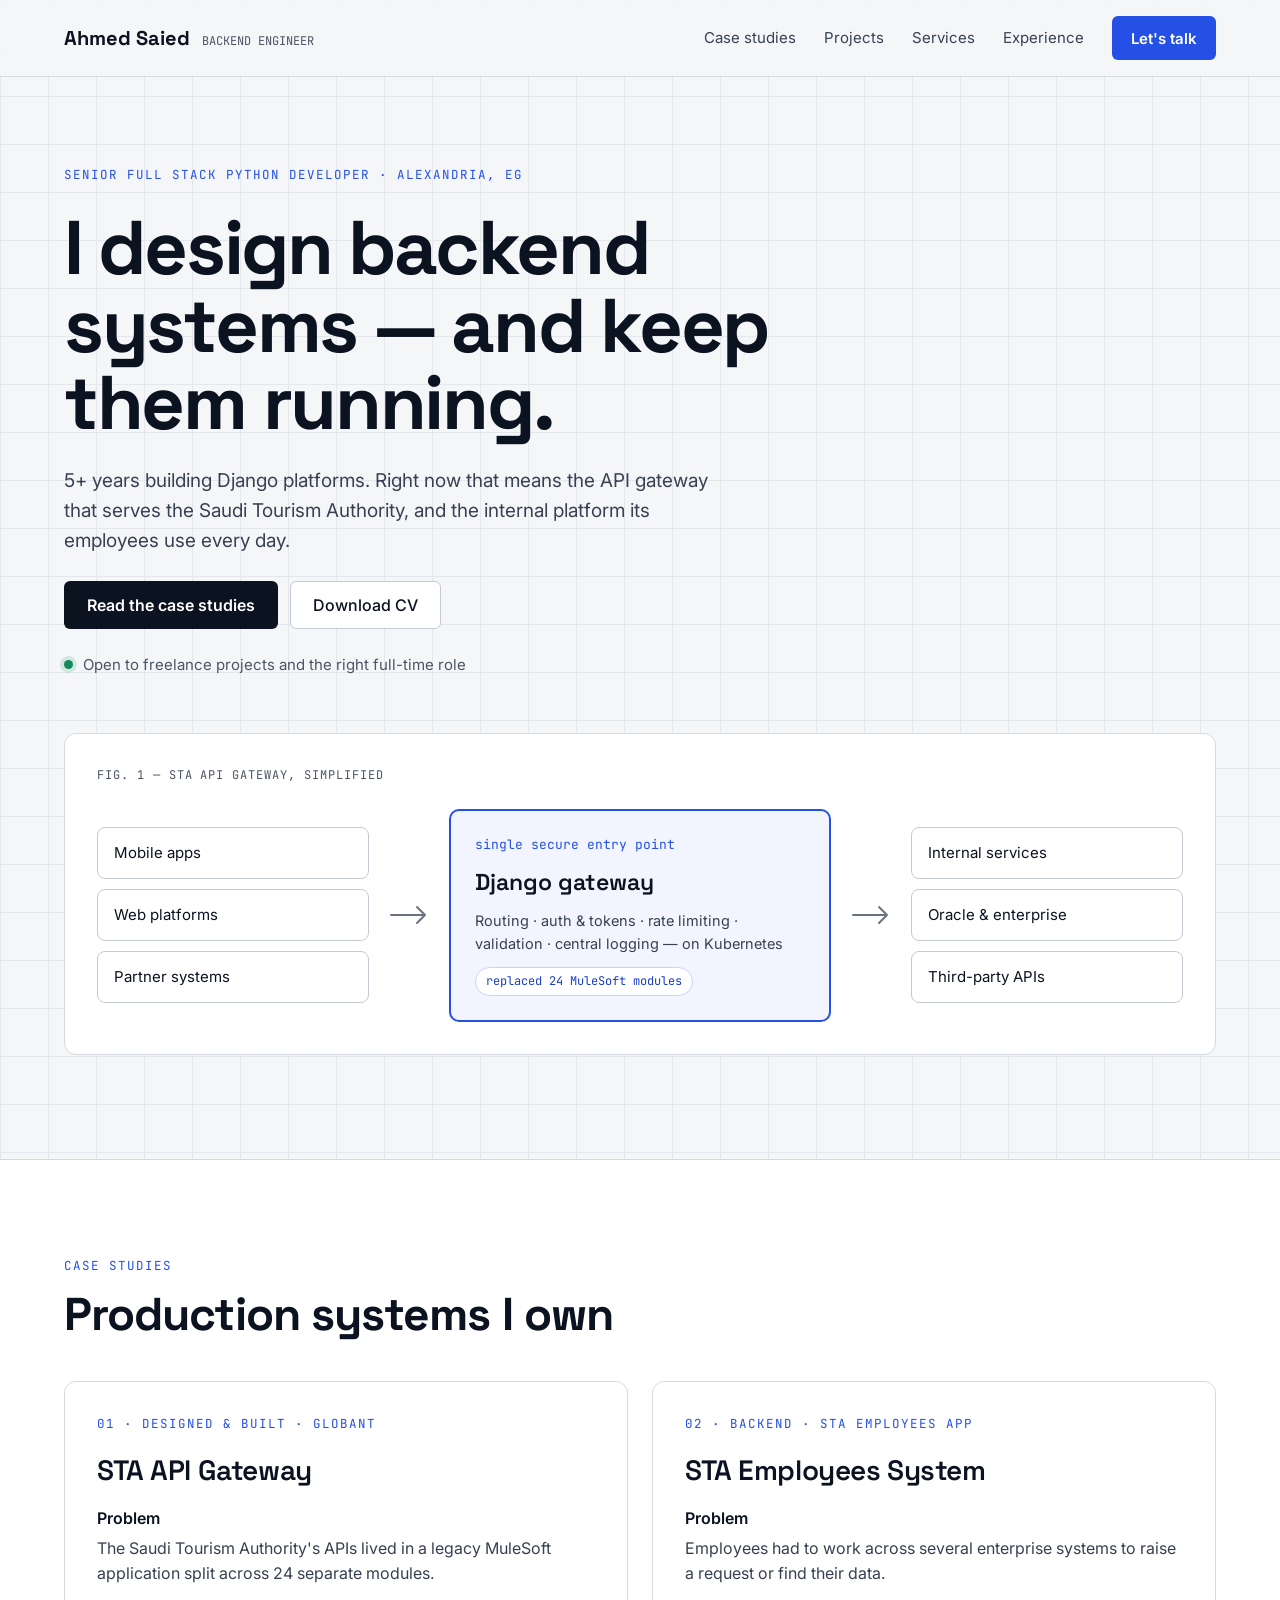
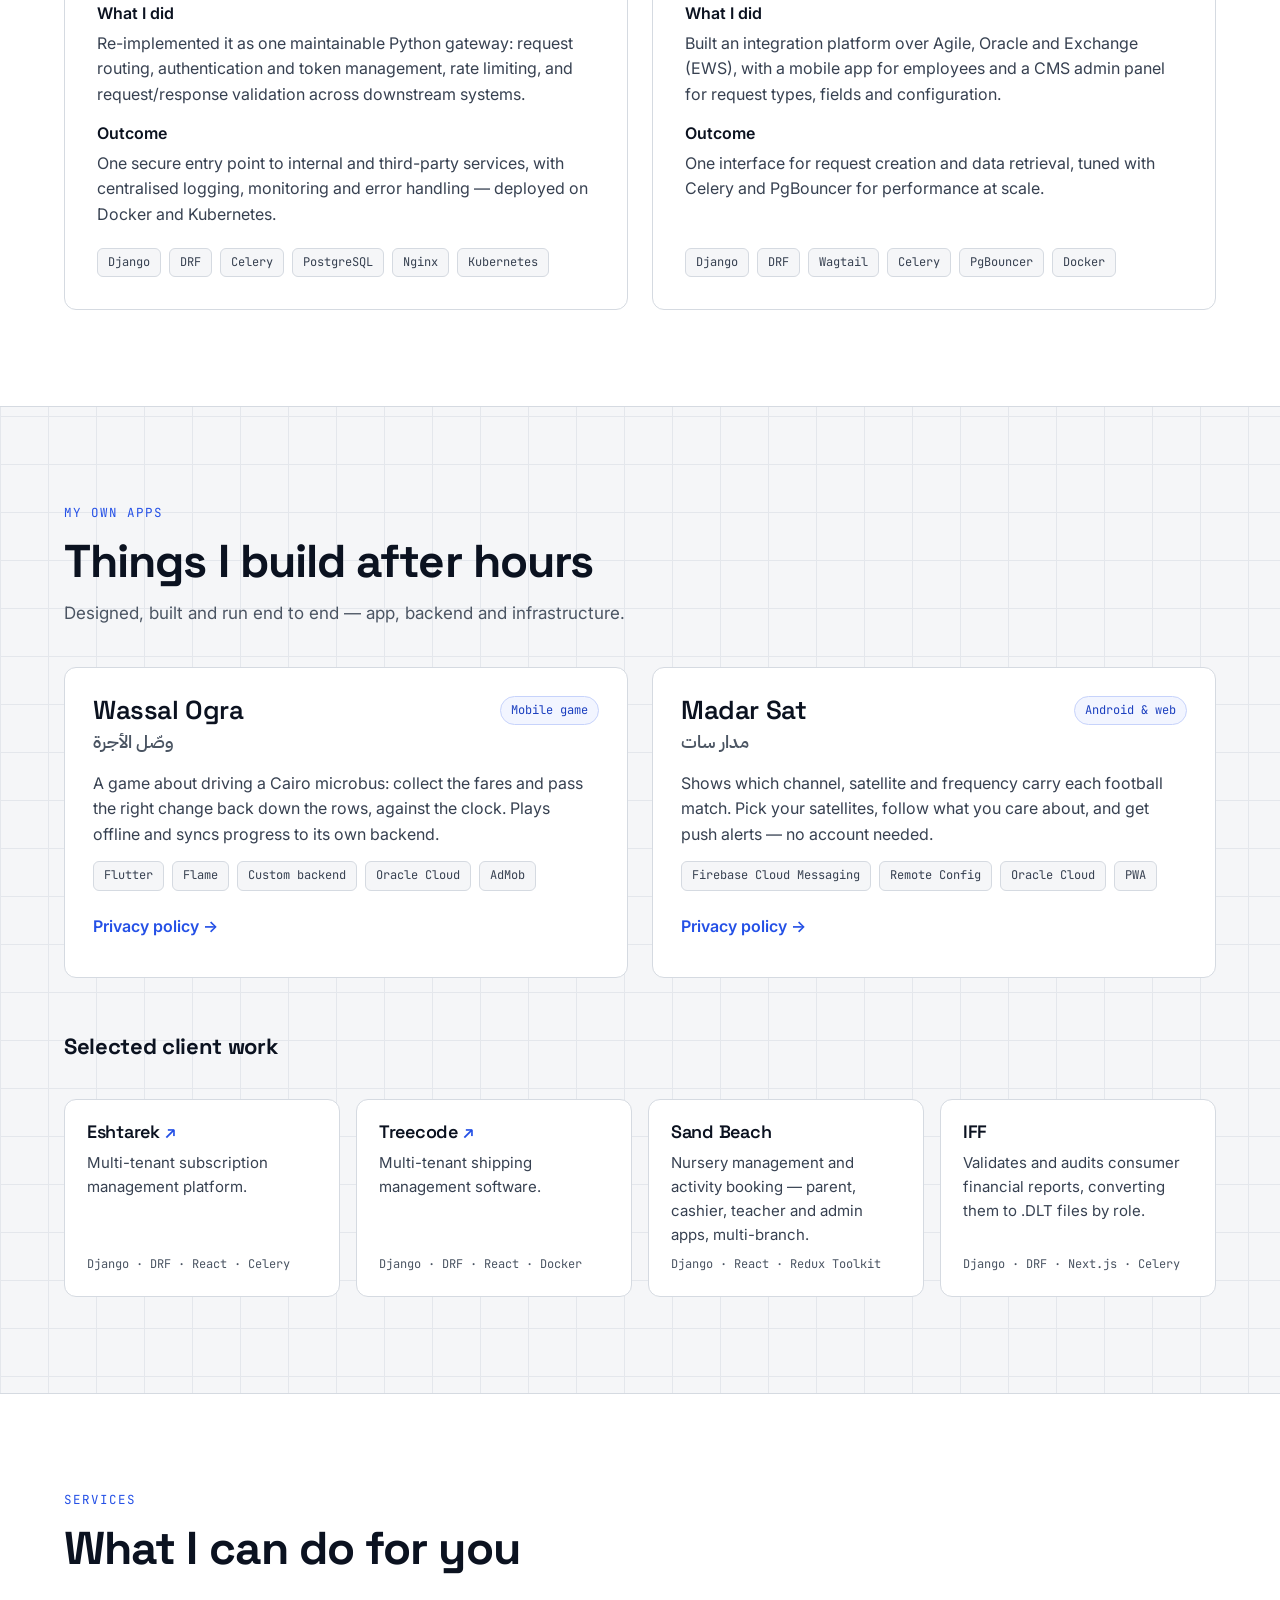
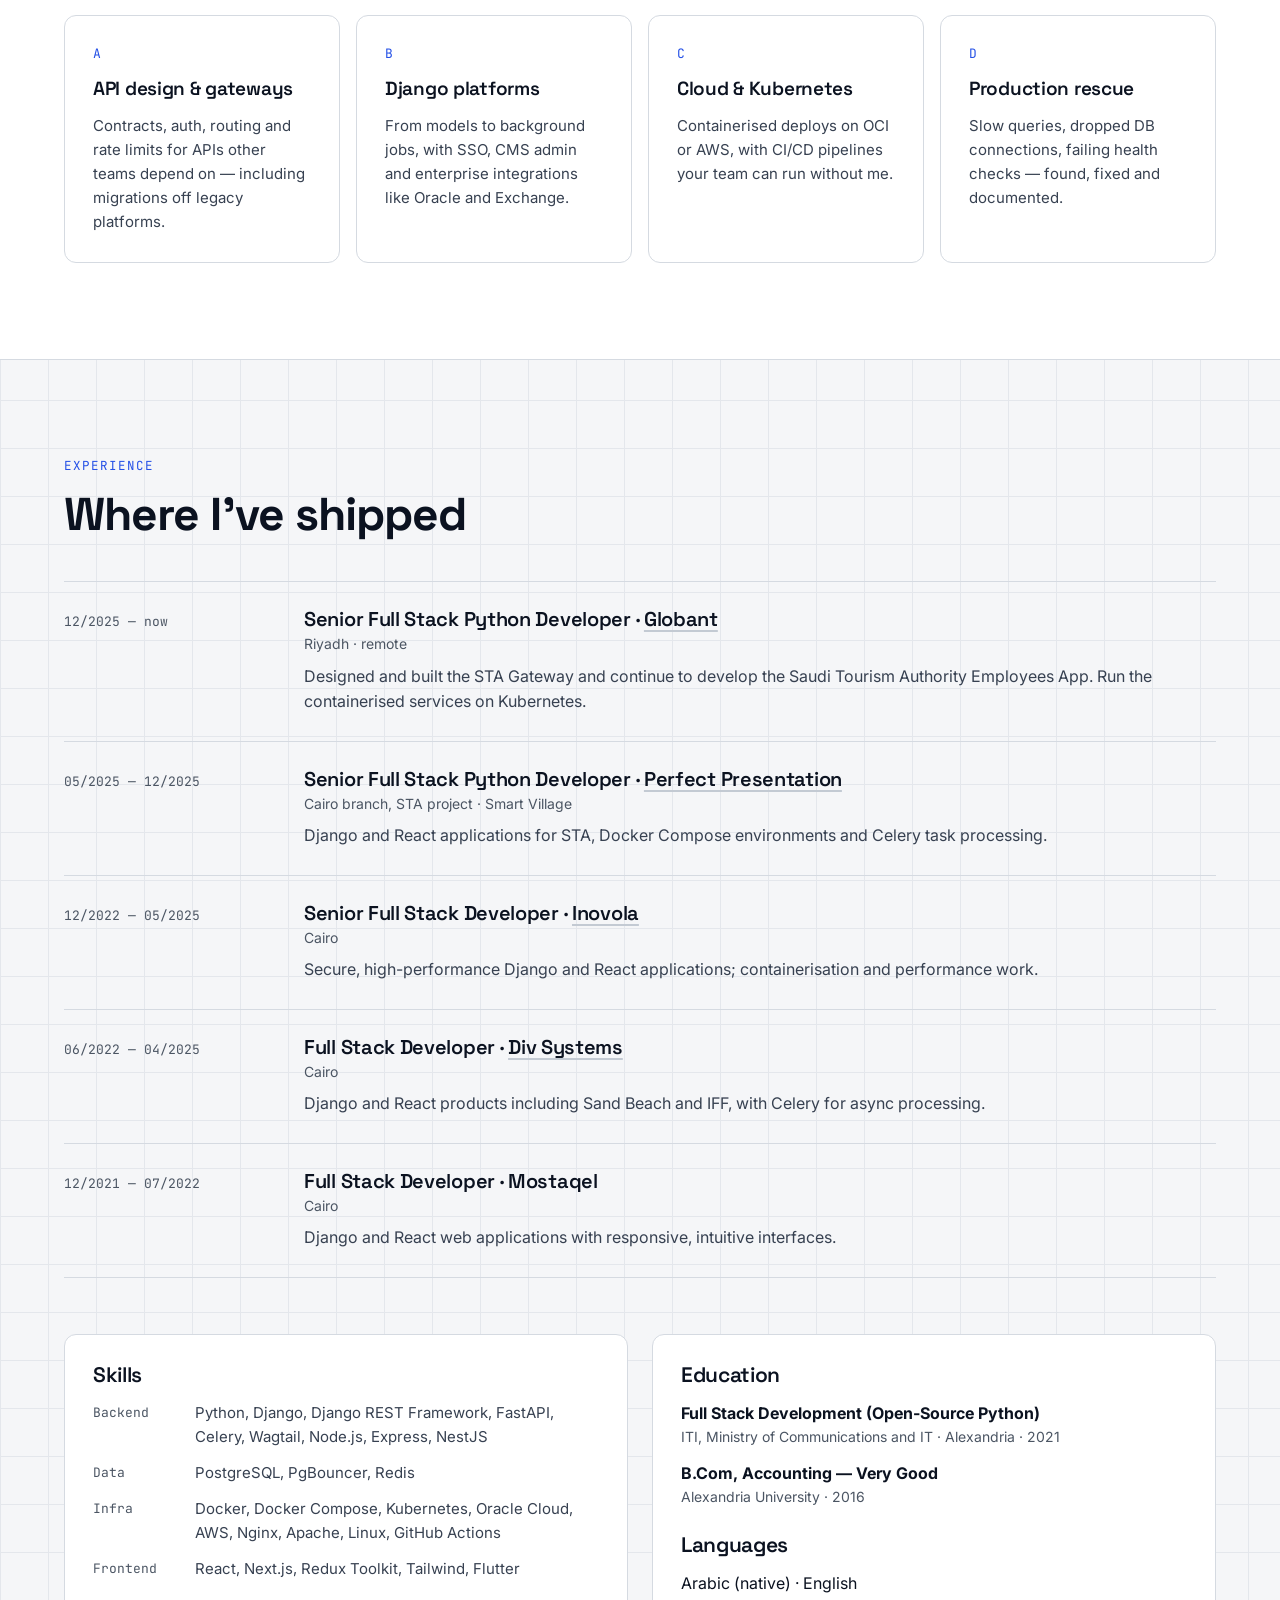
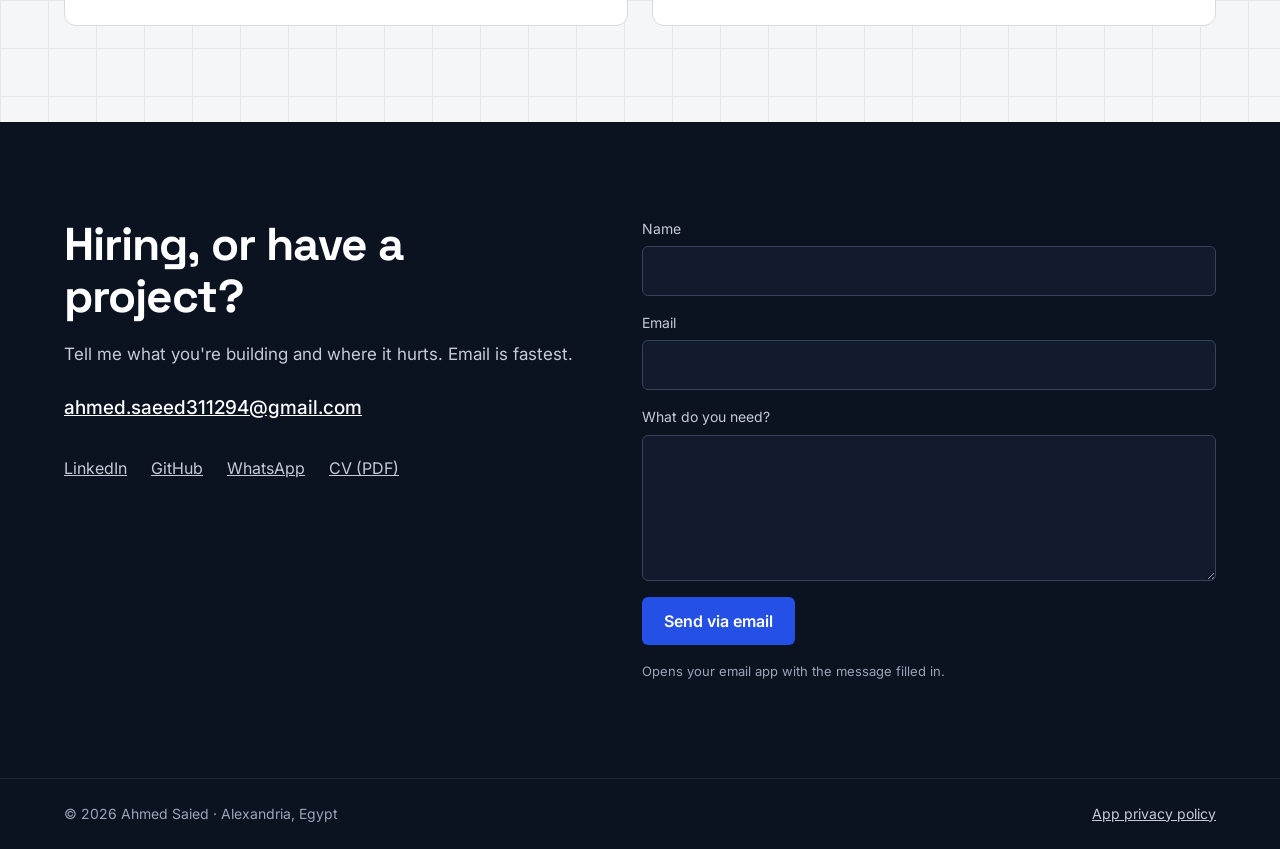
==== index.html @ d3c539de "Add portfolio site (Blueprint design) Single static page for GitHub Pages: hero with gateway diagram" ====
<!doctype html>
<html lang="en">
<head>
<meta charset="utf-8">
<meta name="viewport" content="width=device-width, initial-scale=1">
<title>Ahmed Saied — Senior Python Backend Developer</title>
<meta name="description" content="Ahmed Saied, Senior Full Stack Python Developer in Alexandria, Egypt. Django, DRF, Celery, PostgreSQL, Docker and Kubernetes. Builder of the STA API Gateway.">
<meta property="og:title" content="Ahmed Saied — Senior Python Backend Developer">
<meta property="og:description" content="I design backend systems — and keep them running. Django, APIs, Kubernetes.">
<meta property="og:type" content="website">
<meta property="og:url" content="https://ahmedsaied94.github.io/">
<meta name="theme-color" content="#F5F6F8">
<link rel="icon" href="assets/favicon.svg" type="image/svg+xml">
<link rel="preconnect" href="https://fonts.googleapis.com">
<link rel="preconnect" href="https://fonts.gstatic.com" crossorigin>
<link rel="stylesheet" href="https://fonts.googleapis.com/css2?family=Inter:wght@400;500;600&family=JetBrains+Mono:wght@400;500&family=Space+Grotesk:wght@500;600;700&family=IBM+Plex+Sans+Arabic:wght@500;600&display=swap">
<link rel="stylesheet" href="assets/css/style.css">
</head>
<body>
<a class="skip" href="#main">Skip to content</a>

<header class="site-header">
  <div class="wrap header-row">
    <a class="brand" href="#top">
      <span class="brand-name">Ahmed Saied</span>
      <span class="brand-role">BACKEND ENGINEER</span>
    </a>
    <button class="nav-toggle" type="button" aria-expanded="false" aria-controls="site-nav" aria-label="Open menu">
      <svg width="22" height="22" viewBox="0 0 24 24" aria-hidden="true"><path d="M4 7h16M4 12h16M4 17h16"/></svg>
    </button>
    <nav id="site-nav" class="site-nav" aria-label="Main">
      <a href="#cases">Case studies</a>
      <a href="#projects">Projects</a>
      <a href="#services">Services</a>
      <a href="#experience">Experience</a>
      <a class="btn btn-accent btn-sm" href="#contact">Let's talk</a>
    </nav>
  </div>
</header>

<main id="main">

<section id="top" class="hero wrap">
  <div class="hero-copy">
    <p class="eyebrow">SENIOR FULL STACK PYTHON DEVELOPER · ALEXANDRIA, EG</p>
    <h1>I design backend systems — and keep them running.</h1>
    <p class="lead">5+ years building Django platforms. Right now that means the API gateway that serves the Saudi Tourism Authority, and the internal platform its employees use every day.</p>
    <div class="actions">
      <a class="btn btn-dark" href="#cases">Read the case studies</a>
      <a class="btn btn-light" href="assets/Ahmed-Saied-CV.pdf" download>Download CV</a>
    </div>
    <p class="status"><span class="dot" aria-hidden="true"></span>Open to freelance projects and the right full-time role</p>
  </div>

  <figure class="diagram">
    <figcaption>FIG. 1 — STA API GATEWAY, SIMPLIFIED</figcaption>
    <div class="diagram-row">
      <ul class="nodes">
        <li>Mobile apps</li>
        <li>Web platforms</li>
        <li>Partner systems</li>
      </ul>
      <svg class="arrow" viewBox="0 0 40 24" aria-hidden="true"><path d="M2 12H36M28 4l8 8-8 8"/></svg>
      <div class="core">
        <span class="mono accent">single secure entry point</span>
        <strong>Django gateway</strong>
        <span>Routing · auth &amp; tokens · rate limiting · validation · central logging — on Kubernetes</span>
        <span class="core-tag">replaced 24 MuleSoft modules</span>
      </div>
      <svg class="arrow" viewBox="0 0 40 24" aria-hidden="true"><path d="M2 12H36M28 4l8 8-8 8"/></svg>
      <ul class="nodes">
        <li>Internal services</li>
        <li>Oracle &amp; enterprise</li>
        <li>Third-party APIs</li>
      </ul>
    </div>
  </figure>
</section>

<section id="cases" class="band band-white">
  <div class="wrap stack">
    <div class="section-head">
      <p class="eyebrow">CASE STUDIES</p>
      <h2>Production systems I own</h2>
    </div>
    <div class="grid-2">
      <article class="card case">
        <p class="eyebrow">01 · DESIGNED &amp; BUILT · GLOBANT</p>
        <h3>STA API Gateway</h3>
        <dl>
          <div><dt>Problem</dt><dd>The Saudi Tourism Authority's APIs lived in a legacy MuleSoft application split across 24 separate modules.</dd></div>
          <div><dt>What I did</dt><dd>Re-implemented it as one maintainable Python gateway: request routing, authentication and token management, rate limiting, and request/response validation across downstream systems.</dd></div>
          <div><dt>Outcome</dt><dd>One secure entry point to internal and third-party services, with centralised logging, monitoring and error handling — deployed on Docker and Kubernetes.</dd></div>
        </dl>
        <ul class="tags"><li>Django</li><li>DRF</li><li>Celery</li><li>PostgreSQL</li><li>Nginx</li><li>Kubernetes</li></ul>
      </article>
      <article class="card case">
        <p class="eyebrow">02 · BACKEND · STA EMPLOYEES APP</p>
        <h3>STA Employees System</h3>
        <dl>
          <div><dt>Problem</dt><dd>Employees had to work across several enterprise systems to raise a request or find their data.</dd></div>
          <div><dt>What I did</dt><dd>Built an integration platform over Agile, Oracle and Exchange (EWS), with a mobile app for employees and a CMS admin panel for request types, fields and configuration.</dd></div>
          <div><dt>Outcome</dt><dd>One interface for request creation and data retrieval, tuned with Celery and PgBouncer for performance at scale.</dd></div>
        </dl>
        <ul class="tags"><li>Django</li><li>DRF</li><li>Wagtail</li><li>Celery</li><li>PgBouncer</li><li>Docker</li></ul>
      </article>
    </div>
  </div>
</section>

<section id="projects" class="wrap stack section">
  <div class="section-head">
    <p class="eyebrow">MY OWN APPS</p>
    <h2>Things I build after hours</h2>
    <p class="section-sub">Designed, built and run end to end — app, backend and infrastructure.</p>
  </div>
  <div class="grid-2">
    <article class="card app">
      <div class="app-head">
        <div>
          <h3>Wassal Ogra</h3>
          <p class="ar" lang="ar" dir="rtl">وصّل الأجرة</p>
        </div>
        <span class="pill">Mobile game</span>
      </div>
      <p>A game about driving a Cairo microbus: collect the fares and pass the right change back down the rows, against the clock. Plays offline and syncs progress to its own backend.</p>
      <ul class="tags"><li>Flutter</li><li>Flame</li><li>Custom backend</li><li>Oracle Cloud</li><li>AdMob</li></ul>
      <a class="link" href="privacy.html#wassal-en">Privacy policy →</a>
    </article>
    <article class="card app">
      <div class="app-head">
        <div>
          <h3>Madar Sat</h3>
          <p class="ar" lang="ar" dir="rtl">مدار سات</p>
        </div>
        <span class="pill">Android &amp; web</span>
      </div>
      <p>Shows which channel, satellite and frequency carry each football match. Pick your satellites, follow what you care about, and get push alerts — no account needed.</p>
      <ul class="tags"><li>Firebase Cloud Messaging</li><li>Remote Config</li><li>Oracle Cloud</li><li>PWA</li></ul>
      <a class="link" href="privacy.html#madar-en">Privacy policy →</a>
    </article>
  </div>

  <h3 class="sub-head">Selected client work</h3>
  <div class="grid-4">
    <a class="card mini" href="https://eshtarek.app/" target="_blank" rel="noopener">
      <h4>Eshtarek</h4>
      <p>Multi-tenant subscription management platform.</p>
      <span class="mono">Django · DRF · React · Celery</span>
    </a>
    <a class="card mini" href="https://tree-code.com/" target="_blank" rel="noopener">
      <h4>Treecode</h4>
      <p>Multi-tenant shipping management software.</p>
      <span class="mono">Django · DRF · React · Docker</span>
    </a>
    <div class="card mini">
      <h4>Sand Beach</h4>
      <p>Nursery management and activity booking — parent, cashier, teacher and admin apps, multi-branch.</p>
      <span class="mono">Django · React · Redux Toolkit</span>
    </div>
    <div class="card mini">
      <h4>IFF</h4>
      <p>Validates and audits consumer financial reports, converting them to .DLT files by role.</p>
      <span class="mono">Django · DRF · Next.js · Celery</span>
    </div>
  </div>
</section>

<section id="services" class="band band-white">
  <div class="wrap stack">
    <div class="section-head">
      <p class="eyebrow">SERVICES</p>
      <h2>What I can do for you</h2>
    </div>
    <div class="grid-4">
      <div class="card service"><span class="mono accent">A</span><h3>API design &amp; gateways</h3><p>Contracts, auth, routing and rate limits for APIs other teams depend on — including migrations off legacy platforms.</p></div>
      <div class="card service"><span class="mono accent">B</span><h3>Django platforms</h3><p>From models to background jobs, with SSO, CMS admin and enterprise integrations like Oracle and Exchange.</p></div>
      <div class="card service"><span class="mono accent">C</span><h3>Cloud &amp; Kubernetes</h3><p>Containerised deploys on OCI or AWS, with CI/CD pipelines your team can run without me.</p></div>
      <div class="card service"><span class="mono accent">D</span><h3>Production rescue</h3><p>Slow queries, dropped DB connections, failing health checks — found, fixed and documented.</p></div>
    </div>
  </div>
</section>

<section id="experience" class="wrap stack section">
  <div class="section-head">
    <p class="eyebrow">EXPERIENCE</p>
    <h2>Where I've shipped</h2>
  </div>
  <ol class="timeline">
    <li>
      <p class="when mono">12/2025 — now</p>
      <div>
        <h3>Senior Full Stack Python Developer · <a href="https://www.globant.com/" target="_blank" rel="noopener">Globant</a></h3>
        <p class="where">Riyadh · remote</p>
        <p>Designed and built the STA Gateway and continue to develop the Saudi Tourism Authority Employees App. Run the containerised services on Kubernetes.</p>
      </div>
    </li>
    <li>
      <p class="when mono">05/2025 — 12/2025</p>
      <div>
        <h3>Senior Full Stack Python Developer · <a href="https://2p.com.sa/ar" target="_blank" rel="noopener">Perfect Presentation</a></h3>
        <p class="where">Cairo branch, STA project · Smart Village</p>
        <p>Django and React applications for STA, Docker Compose environments and Celery task processing.</p>
      </div>
    </li>
    <li>
      <p class="when mono">12/2022 — 05/2025</p>
      <div>
        <h3>Senior Full Stack Developer · <a href="https://inovola.co.uk/" target="_blank" rel="noopener">Inovola</a></h3>
        <p class="where">Cairo</p>
        <p>Secure, high-performance Django and React applications; containerisation and performance work.</p>
      </div>
    </li>
    <li>
      <p class="when mono">06/2022 — 04/2025</p>
      <div>
        <h3>Full Stack Developer · <a href="https://div-systems.com/" target="_blank" rel="noopener">Div Systems</a></h3>
        <p class="where">Cairo</p>
        <p>Django and React products including Sand Beach and IFF, with Celery for async processing.</p>
      </div>
    </li>
    <li>
      <p class="when mono">12/2021 — 07/2022</p>
      <div>
        <h3>Full Stack Developer · Mostaqel</h3>
        <p class="where">Cairo</p>
        <p>Django and React web applications with responsive, intuitive interfaces.</p>
      </div>
    </li>
  </ol>

  <div class="grid-2 facts">
    <div class="card">
      <h3>Skills</h3>
      <dl class="skills">
        <div><dt>Backend</dt><dd>Python, Django, Django REST Framework, FastAPI, Celery, Wagtail, Node.js, Express, NestJS</dd></div>
        <div><dt>Data</dt><dd>PostgreSQL, PgBouncer, Redis</dd></div>
        <div><dt>Infra</dt><dd>Docker, Docker Compose, Kubernetes, Oracle Cloud, AWS, Nginx, Apache, Linux, GitHub Actions</dd></div>
        <div><dt>Frontend</dt><dd>React, Next.js, Redux Toolkit, Tailwind, Flutter</dd></div>
      </dl>
    </div>
    <div class="card">
      <h3>Education</h3>
      <ul class="edu">
        <li><strong>Full Stack Development (Open-Source Python)</strong><span>ITI, Ministry of Communications and IT · Alexandria · 2021</span></li>
        <li><strong>B.Com, Accounting — Very Good</strong><span>Alexandria University · 2016</span></li>
      </ul>
      <h3 class="langs-head">Languages</h3>
      <p>Arabic (native) · English</p>
    </div>
  </div>
</section>

<section id="contact" class="contact">
  <div class="wrap contact-row">
    <div class="contact-copy">
      <h2>Hiring, or have a project?</h2>
      <p>Tell me what you're building and where it hurts. Email is fastest.</p>
      <a class="contact-mail" href="mailto:ahmed.saeed311294@gmail.com">ahmed.saeed311294@gmail.com</a>
      <ul class="contact-links">
        <li><a href="https://www.linkedin.com/in/ahmed-saied94/" target="_blank" rel="noopener">LinkedIn</a></li>
        <li><a href="https://github.com/AhmedSaied94" target="_blank" rel="noopener">GitHub</a></li>
        <li><a href="https://wa.link/u55712" target="_blank" rel="noopener">WhatsApp</a></li>
        <li><a href="assets/Ahmed-Saied-CV.pdf" download>CV (PDF)</a></li>
      </ul>
    </div>
    <form class="contact-form" id="contact-form">
      <label>Name<input name="name" type="text" autocomplete="name" required></label>
      <label>Email<input name="email" type="email" autocomplete="email" required></label>
      <label>What do you need?<textarea name="message" rows="5" required></textarea></label>
      <button class="btn btn-accent" type="submit">Send via email</button>
      <p class="form-note">Opens your email app with the message filled in.</p>
    </form>
  </div>
</section>

</main>

<footer class="site-footer">
  <div class="wrap footer-row">
    <span>© <span id="year">2026</span> Ahmed Saied · Alexandria, Egypt</span>
    <a href="privacy.html">App privacy policy</a>
  </div>
</footer>

<script src="assets/js/main.js" defer></script>
</body>
</html>
---- assets/css/style.css ----
:root {
  --ink: #0B1220;
  --ink-2: #374151;
  --ink-3: #4B5563;
  --bg: #F5F6F8;
  --surface: #FFFFFF;
  --line: #D5DAE1;
  --line-strong: #C3CAD3;
  --grid: #E4E7EC;
  --accent: #2450E6;
  --accent-ink: #1B3FBF;
  --accent-soft: #F2F5FF;
  --ok: #138A5B;
  --night: #0B1220;
  --night-2: #121B2E;
  --night-line: #36435A;
  --night-text: #C5CCD6;
  --radius: 12px;
  --display: "Space Grotesk", system-ui, sans-serif;
  --body: "Inter", system-ui, sans-serif;
  --mono: "JetBrains Mono", ui-monospace, monospace;
  --arabic: "IBM Plex Sans Arabic", system-ui, sans-serif;
}

*, *::before, *::after { box-sizing: border-box; }
html { scroll-behavior: smooth; scroll-padding-top: 88px; }
@media (prefers-reduced-motion: reduce) { html { scroll-behavior: auto; } }

body {
  margin: 0;
  font-family: var(--body);
  font-size: 16px;
  line-height: 1.6;
  color: var(--ink);
  background-color: var(--bg);
  background-image:
    linear-gradient(var(--grid) 1px, transparent 1px),
    linear-gradient(90deg, var(--grid) 1px, transparent 1px);
  background-size: 48px 48px;
  -webkit-font-smoothing: antialiased;
}

h1, h2, h3, h4 { margin: 0; font-family: var(--display); letter-spacing: -0.015em; line-height: 1.15; }
p { margin: 0; }
a { color: var(--ink); }
a:hover { color: var(--accent); }
:focus-visible { outline: 3px solid var(--accent); outline-offset: 3px; border-radius: 4px; }

.skip { position: absolute; left: -999px; top: 8px; background: var(--ink); color: #fff; padding: 10px 16px; border-radius: 6px; z-index: 100; }
.skip:focus { left: 16px; color: #fff; }

.wrap { max-width: 1200px; margin: 0 auto; padding-inline: 24px; }
.stack { display: flex; flex-direction: column; gap: 40px; }
.section { padding-block: 96px; }
.band { border-block: 1px solid var(--line); }
.band > .wrap { padding-block: 96px; }
.band-white { background: var(--surface); }

.mono { font-family: var(--mono); font-size: 13px; }
.accent { color: var(--accent); }
.eyebrow { font-family: var(--mono); font-size: 12.5px; letter-spacing: 0.08em; color: var(--accent); }

/* Buttons */
.btn {
  display: inline-flex; align-items: center; justify-content: center;
  min-height: 48px; padding: 0 22px; border-radius: 6px;
  font: 600 16px/1 var(--body); text-decoration: none; cursor: pointer;
  border: 1px solid transparent; transition: background-color .15s, border-color .15s, color .15s;
}
.btn-sm { min-height: 44px; padding: 0 18px; font-size: 15px; }
.btn-dark { background: var(--ink); color: #fff; }
.btn-dark:hover { background: #1E293B; color: #fff; }
.btn-light { background: var(--surface); color: var(--ink); border-color: var(--line-strong); font-weight: 500; }
.btn-light:hover { border-color: var(--ink); color: var(--ink); }
.btn-accent { background: var(--accent); color: #fff; }
.btn-accent:hover { background: var(--accent-ink); color: #fff; }

/* Header */
.site-header { position: sticky; top: 0; z-index: 50; background: rgba(245, 246, 248, 0.92); backdrop-filter: blur(8px); border-bottom: 1px solid var(--line); }
.header-row { display: flex; align-items: center; justify-content: space-between; gap: 16px; padding-block: 14px; }
.brand { display: flex; align-items: baseline; gap: 12px; text-decoration: none; padding-block: 8px; }
.brand-name { font-family: var(--display); font-size: 20px; font-weight: 700; color: var(--ink); }
.brand-role { font-family: var(--mono); font-size: 12px; color: var(--ink-3); }
.site-nav { display: flex; align-items: center; gap: 28px; font-size: 15px; }
.site-nav a:not(.btn) { color: var(--ink-2); text-decoration: none; padding-block: 12px; }
.site-nav a:not(.btn):hover { color: var(--accent); }
.nav-toggle { display: none; width: 44px; height: 44px; align-items: center; justify-content: center; border: 1px solid var(--line-strong); border-radius: 8px; background: var(--surface); cursor: pointer; }
.nav-toggle svg { fill: none; stroke: var(--ink); stroke-width: 2; stroke-linecap: round; }

/* Hero */
.hero { padding-block: 88px 104px; display: flex; flex-direction: column; gap: 56px; }
.hero-copy { display: flex; flex-direction: column; gap: 24px; max-width: 880px; }
.hero h1 { font-size: clamp(40px, 6vw, 76px); line-height: 1.02; letter-spacing: -0.03em; }
.lead { max-width: 660px; font-size: 19px; color: var(--ink-2); }
.actions { display: flex; flex-wrap: wrap; gap: 12px; }
.status { display: flex; align-items: center; gap: 10px; font-size: 15px; color: var(--ink-3); }
.dot { width: 9px; height: 9px; border-radius: 50%; background: var(--ok); box-shadow: 0 0 0 4px rgba(19, 138, 91, 0.15); }

.diagram { margin: 0; background: var(--surface); border: 1px solid var(--line); border-radius: var(--radius); padding: 32px; display: flex; flex-direction: column; gap: 24px; }
.diagram figcaption { font-family: var(--mono); font-size: 12px; letter-spacing: 0.08em; color: var(--ink-3); }
.diagram-row { display: flex; flex-wrap: wrap; align-items: center; gap: 20px; }
.nodes { list-style: none; margin: 0; padding: 0; flex: 1 1 200px; display: flex; flex-direction: column; gap: 10px; }
.nodes li { padding: 13px 16px; border: 1px solid var(--line-strong); border-radius: 8px; font-size: 15px; background: var(--surface); }
.arrow { flex: 0 0 40px; width: 40px; height: 24px; fill: none; stroke: #6B7280; stroke-width: 2; stroke-linecap: round; stroke-linejoin: round; }
.core { flex: 1.4 1 280px; padding: 24px; border: 2px solid var(--accent); border-radius: 10px; background: var(--accent-soft); display: flex; flex-direction: column; gap: 8px; font-size: 14.5px; color: var(--ink-2); }
.core strong { font-family: var(--display); font-size: 23px; font-weight: 600; color: var(--ink); }
.core-tag { align-self: flex-start; margin-top: 4px; font-family: var(--mono); font-size: 12px; color: var(--accent-ink); background: #fff; border: 1px solid #C7D3FB; border-radius: 999px; padding: 4px 10px; }

/* Sections */
.section-head { display: flex; flex-direction: column; gap: 12px; }
.section-head h2 { font-size: clamp(30px, 3.6vw, 46px); letter-spacing: -0.02em; }
.section-sub { color: var(--ink-3); font-size: 17px; }
.sub-head { font-size: 22px; padding-top: 16px; }

.grid-2 { display: grid; grid-template-columns: repeat(2, minmax(0, 1fr)); gap: 24px; }
.grid-4 { display: grid; grid-template-columns: repeat(4, minmax(0, 1fr)); gap: 16px; }

.card { background: var(--surface); border: 1px solid var(--line); border-radius: var(--radius); padding: 28px; display: flex; flex-direction: column; gap: 14px; }
.band-white .card { background: var(--surface); }
.card h3 { font-size: 21px; font-weight: 600; }

.case { padding: 32px; gap: 20px; }
.case h3 { font-size: 28px; }
.case dl { margin: 0; display: flex; flex-direction: column; gap: 14px; }
.case dt { font-weight: 600; }
.case dd { margin: 4px 0 0; color: var(--ink-2); }

.tags { list-style: none; margin: 0; padding: 0; display: flex; flex-wrap: wrap; gap: 8px; margin-top: auto; }
.tags li { font-family: var(--mono); font-size: 12px; color: var(--ink-2); border: 1px solid var(--line); border-radius: 6px; padding: 4px 10px; background: var(--bg); }

.app p { color: var(--ink-2); }
.app-head { display: flex; justify-content: space-between; align-items: flex-start; gap: 16px; }
.app-head h3 { font-size: 26px; }
.app .ar { font-family: var(--arabic); font-size: 18px; font-weight: 600; color: var(--ink-3); text-align: left; margin-top: 2px; }
.pill { flex: 0 0 auto; font-family: var(--mono); font-size: 12px; color: var(--accent-ink); background: var(--accent-soft); border: 1px solid #C7D3FB; border-radius: 999px; padding: 4px 10px; }
.link { font-weight: 600; color: var(--accent); text-decoration: none; min-height: 44px; display: inline-flex; align-items: center; }
.link:hover { color: var(--accent-ink); text-decoration: underline; }

.mini { padding: 22px; gap: 8px; text-decoration: none; color: var(--ink); transition: border-color .15s, transform .15s; }
.mini h4 { font-size: 18px; font-weight: 600; }
.mini p { font-size: 15px; color: var(--ink-2); flex: 1; }
.mini .mono { color: var(--ink-3); font-size: 12px; }
a.mini:hover { border-color: var(--accent); color: var(--ink); }
a.mini h4::after { content: " ↗"; color: var(--accent); font-weight: 500; }

.service h3 { font-size: 19px; }
.service p { font-size: 15px; color: var(--ink-2); }

/* Timeline */
.timeline { list-style: none; margin: 0; padding: 0; border-top: 1px solid var(--line); }
.timeline li { display: grid; grid-template-columns: 200px minmax(0, 1fr); gap: 8px 40px; padding-block: 26px; border-bottom: 1px solid var(--line); }
.timeline .when { color: var(--ink-3); padding-top: 4px; }
.timeline h3 { font-size: 20px; font-weight: 600; }
.timeline h3 a { color: var(--ink); text-decoration-color: var(--line-strong); text-underline-offset: 4px; }
.timeline h3 a:hover { color: var(--accent); }
.timeline .where { font-size: 14px; color: var(--ink-3); margin: 2px 0 8px; }
.timeline li p:last-child { color: var(--ink-2); }

.facts { padding-top: 16px; }
.skills { margin: 0; display: flex; flex-direction: column; gap: 12px; }
.skills div { display: grid; grid-template-columns: 90px minmax(0, 1fr); gap: 12px; }
.skills dt { font-family: var(--mono); font-size: 13px; color: var(--ink-3); padding-top: 2px; }
.skills dd { margin: 0; color: var(--ink-2); font-size: 15px; }
.edu { list-style: none; margin: 0; padding: 0; display: flex; flex-direction: column; gap: 12px; }
.edu li { display: flex; flex-direction: column; }
.edu span { font-size: 14px; color: var(--ink-3); }
.langs-head { padding-top: 10px; }

/* Contact */
.contact { background: var(--night); color: #fff; }
.contact-row { padding-block: 96px; display: grid; grid-template-columns: minmax(0, 1fr) minmax(0, 1.1fr); gap: 56px; }
.contact-copy { display: flex; flex-direction: column; gap: 18px; }
.contact h2 { font-size: clamp(32px, 3.6vw, 46px); letter-spacing: -0.02em; }
.contact-copy p { color: var(--night-text); font-size: 17px; }
.contact-mail { color: #fff; font-size: 19px; font-weight: 500; word-break: break-all; padding-block: 6px; }
.contact-mail:hover { color: #A9BCFF; }
.contact-links { list-style: none; margin: 0; padding: 0; display: flex; flex-wrap: wrap; gap: 8px 24px; }
.contact-links a { color: var(--night-text); display: inline-flex; min-height: 44px; align-items: center; }
.contact-links a:hover { color: #fff; }
.contact-form { display: flex; flex-direction: column; gap: 16px; }
.contact-form label { display: flex; flex-direction: column; gap: 6px; font-size: 14px; color: var(--night-text); }
.contact-form input, .contact-form textarea {
  min-height: 48px; padding: 12px 14px; border-radius: 6px; border: 1px solid var(--night-line);
  background: var(--night-2); color: #fff; font: 16px/1.5 var(--body); resize: vertical;
}
.contact-form input:focus, .contact-form textarea:focus { outline: 2px solid #7C9BFF; outline-offset: 1px; border-color: #7C9BFF; }
.contact-form .btn { align-self: flex-start; border: 0; }
.form-note { font-size: 13px; color: #9AA6B8; }

.site-footer { background: var(--night); border-top: 1px solid #1E293B; color: #9AA6B8; font-size: 14px; }
.footer-row { display: flex; flex-wrap: wrap; justify-content: space-between; gap: 12px; padding-block: 24px; }
.site-footer a { color: #C5CCD6; }
.site-footer a:hover { color: #fff; }

/* Responsive */
@media (max-width: 1024px) {
  .grid-4 { grid-template-columns: repeat(2, minmax(0, 1fr)); }
}
@media (max-width: 860px) {
  .nav-toggle { display: inline-flex; }
  .site-nav {
    display: none; position: absolute; left: 0; right: 0; top: 100%;
    flex-direction: column; align-items: stretch; gap: 0;
    background: var(--bg); border-bottom: 1px solid var(--line); padding: 8px 24px 20px;
  }
  .site-nav.open { display: flex; }
  .site-nav a:not(.btn) { padding-block: 14px; border-bottom: 1px solid var(--line); }
  .site-nav .btn { margin-top: 14px; }
  .header-row { position: relative; }
  .grid-2, .contact-row { grid-template-columns: minmax(0, 1fr); }
  .timeline li { grid-template-columns: minmax(0, 1fr); }
  .diagram-row { flex-direction: column; align-items: stretch; }
  .diagram .nodes, .diagram .core { flex: none; }
  .diagram .arrow { transform: rotate(90deg); align-self: center; }
  .section, .band > .wrap, .contact-row { padding-block: 72px; }
  .hero { padding-block: 56px 72px; }
}
@media (max-width: 560px) {
  .wrap { padding-inline: 16px; }
  .grid-4 { grid-template-columns: minmax(0, 1fr); }
  .diagram, .case { padding: 22px; }
  .brand-role { display: none; }
  .skills div { grid-template-columns: minmax(0, 1fr); gap: 2px; }
}
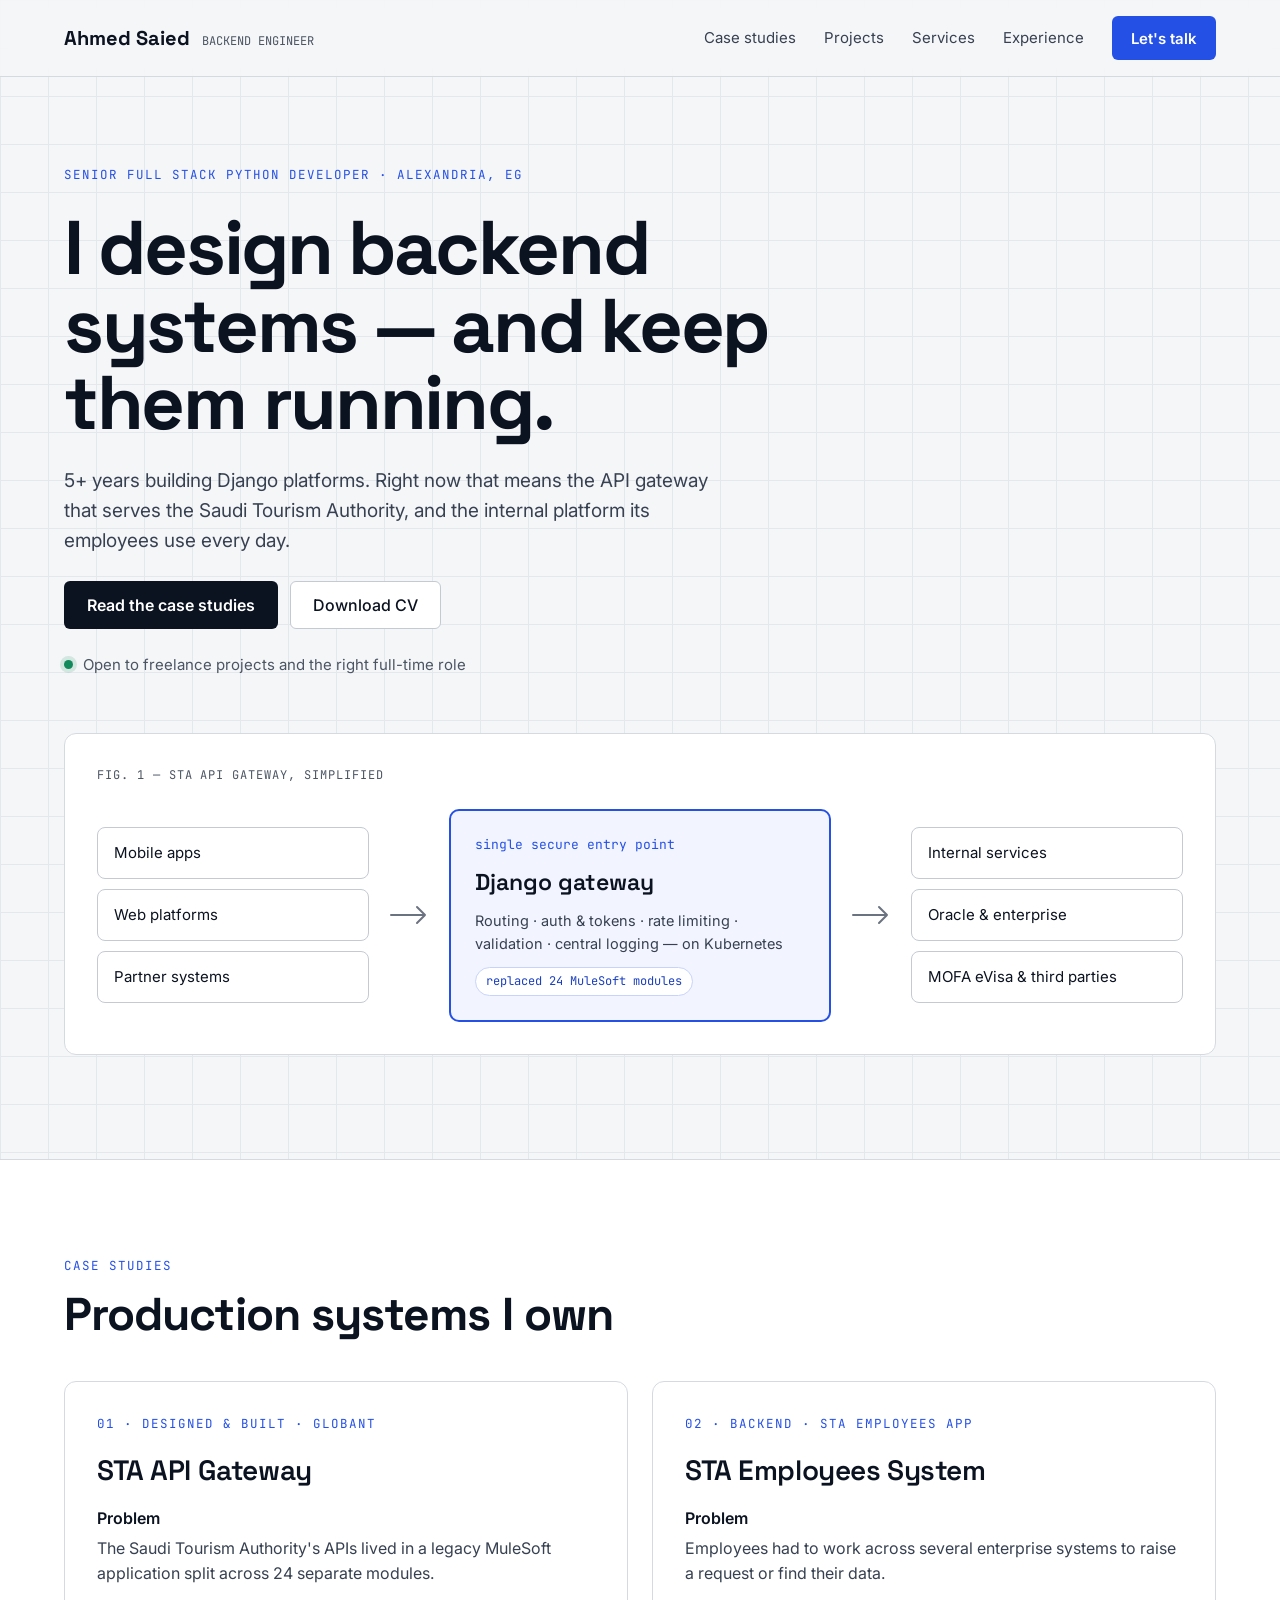
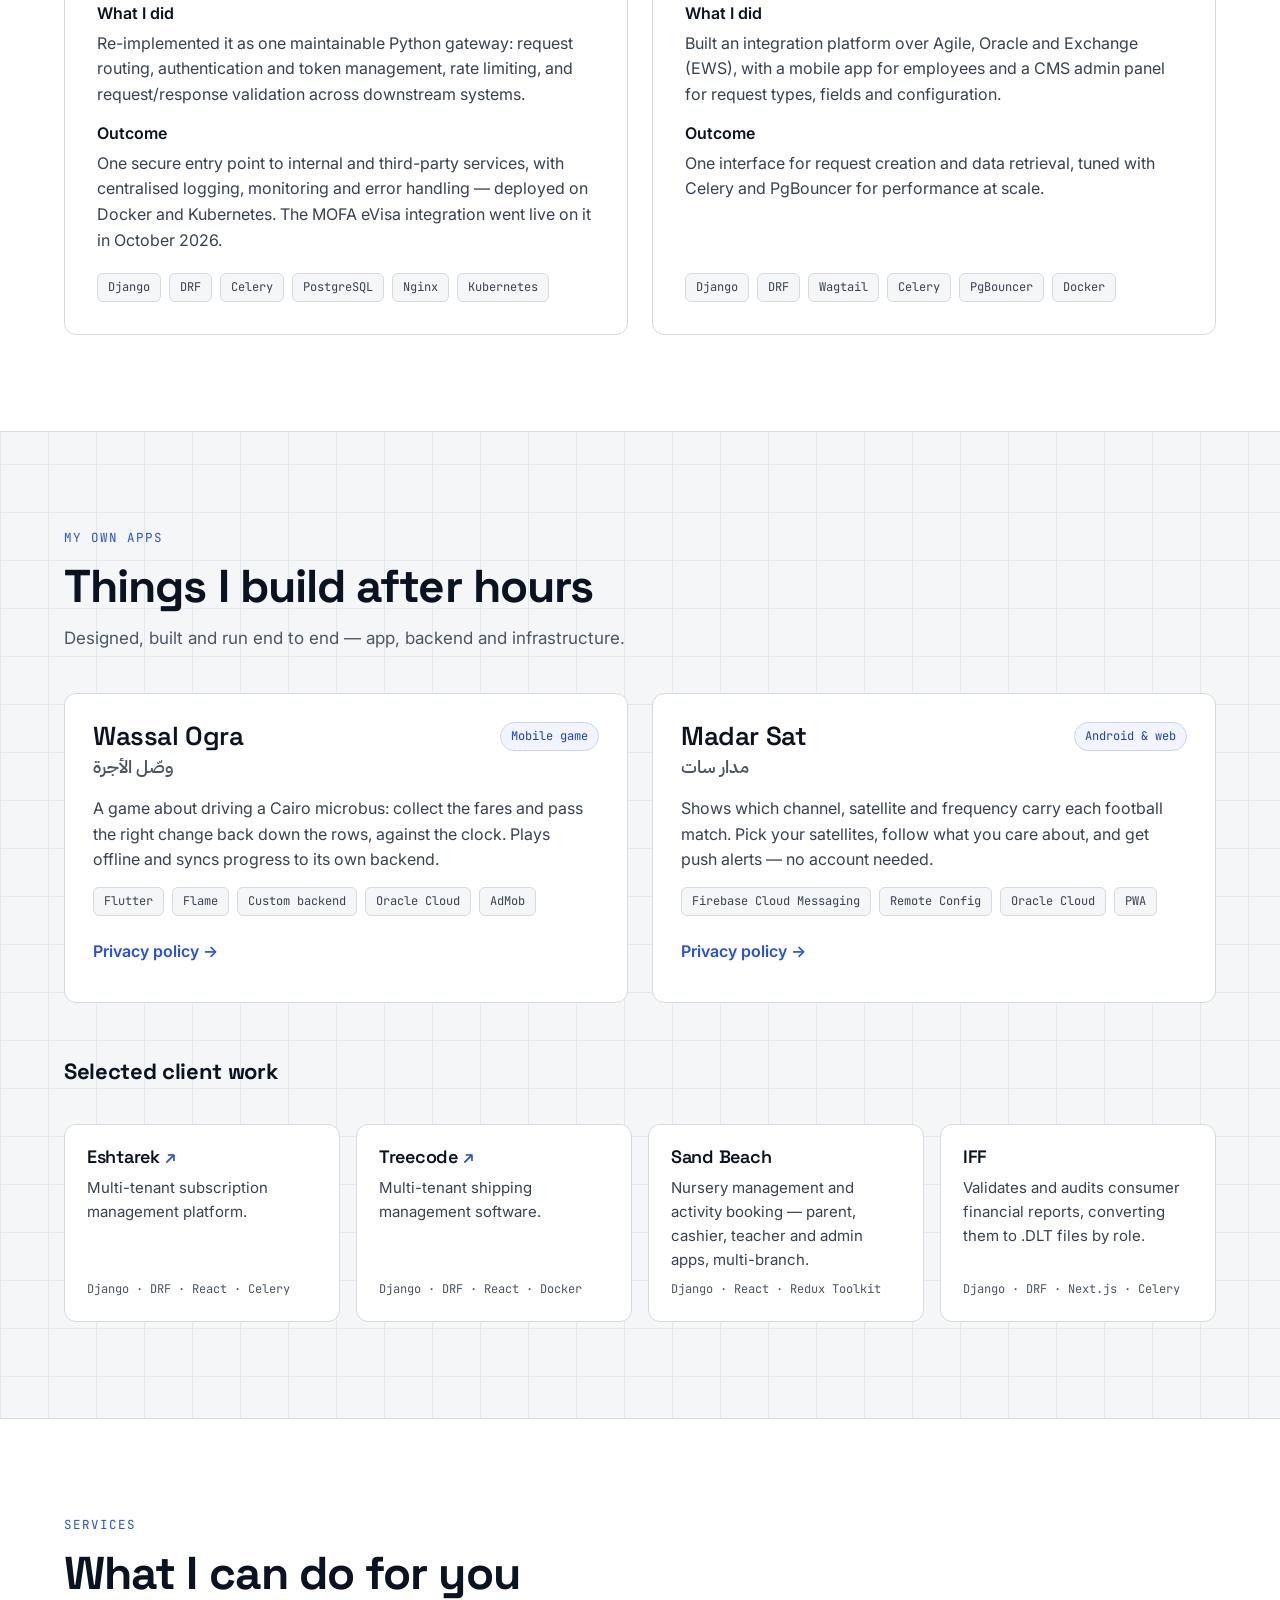
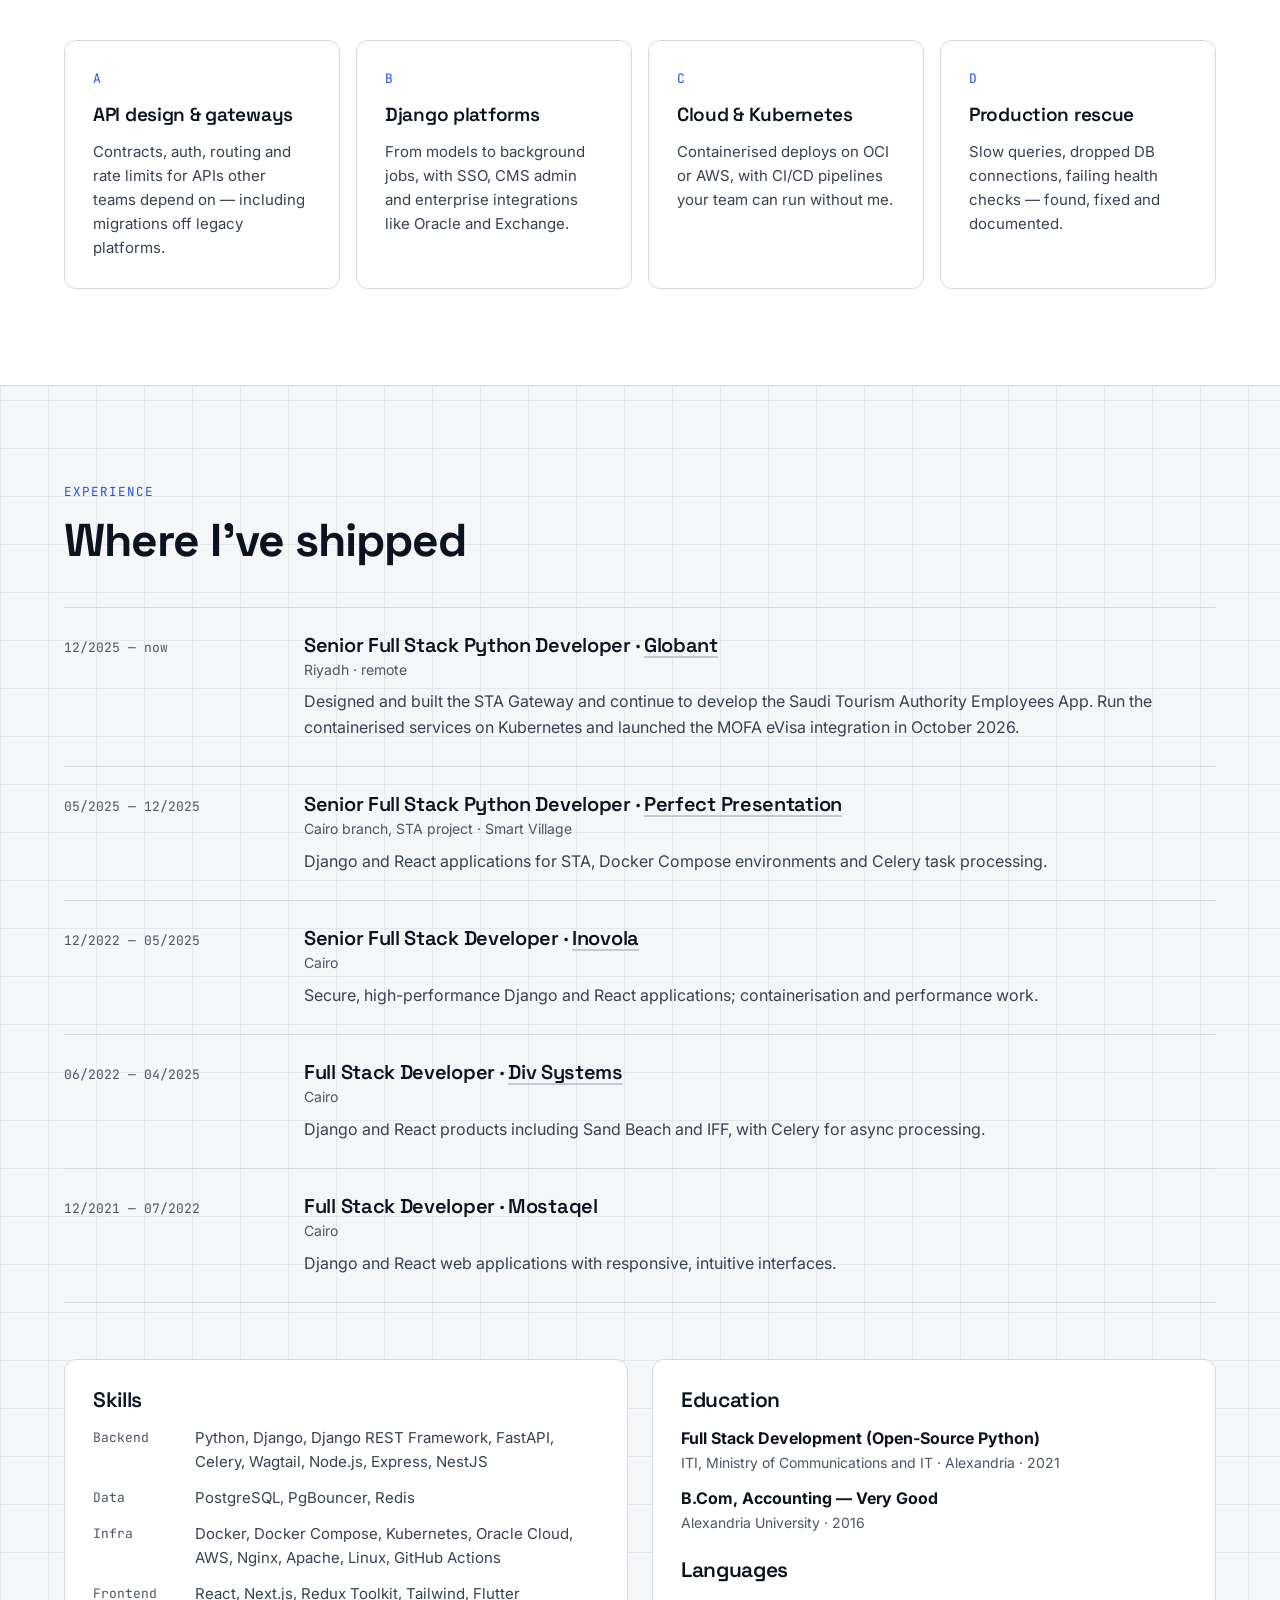
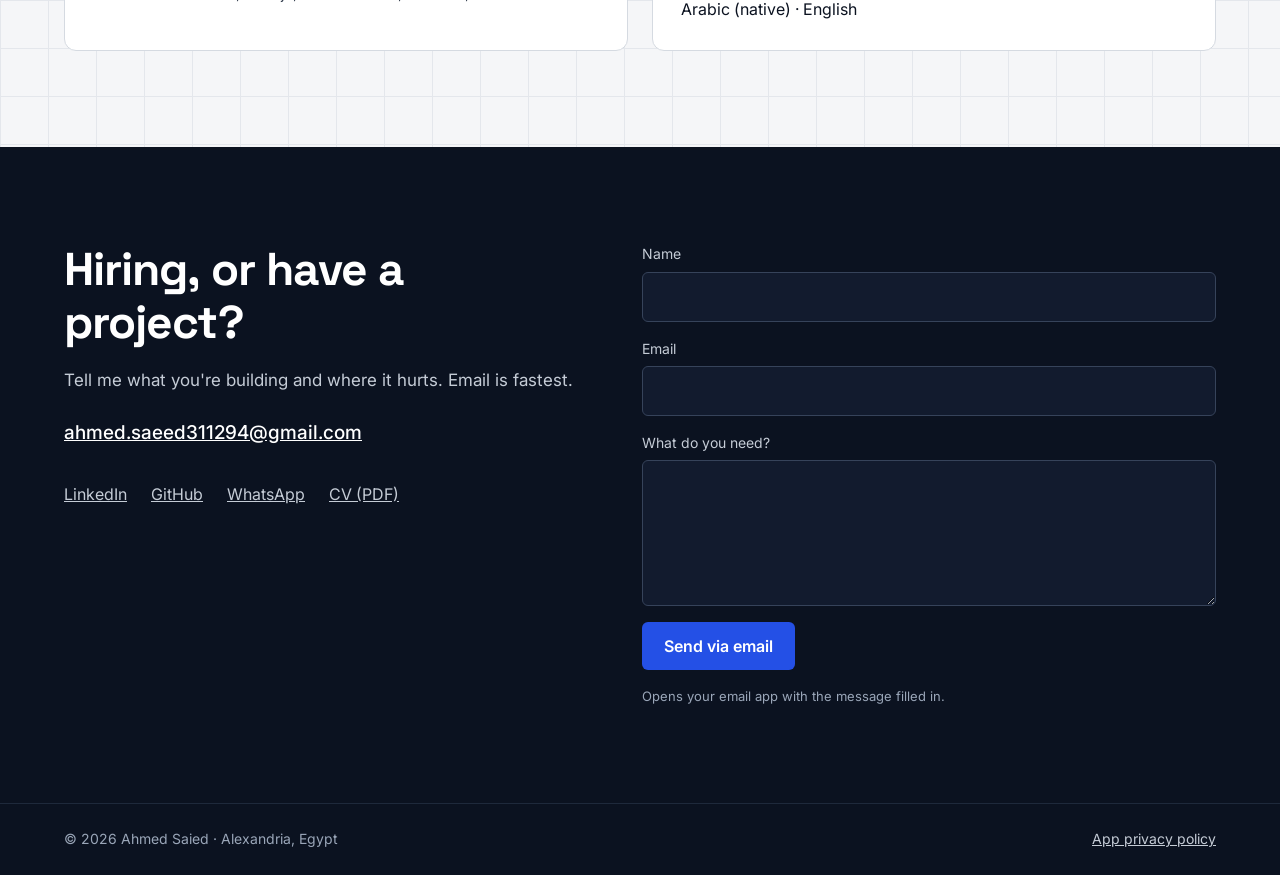
==== commit a051a825: "Mention MOFA eVisa launch; point CV portfolio link to new site Co-Authored-By: Claude Opus 5.5 <nore" ====
--- a/index.html
+++ b/index.html
@@ -71,7 +71,7 @@
       <ul class="nodes">
         <li>Internal services</li>
         <li>Oracle &amp; enterprise</li>
-        <li>Third-party APIs</li>
+        <li>MOFA eVisa &amp; third parties</li>
       </ul>
     </div>
   </figure>
@@ -90,7 +90,7 @@
         <dl>
           <div><dt>Problem</dt><dd>The Saudi Tourism Authority's APIs lived in a legacy MuleSoft application split across 24 separate modules.</dd></div>
           <div><dt>What I did</dt><dd>Re-implemented it as one maintainable Python gateway: request routing, authentication and token management, rate limiting, and request/response validation across downstream systems.</dd></div>
-          <div><dt>Outcome</dt><dd>One secure entry point to internal and third-party services, with centralised logging, monitoring and error handling — deployed on Docker and Kubernetes.</dd></div>
+          <div><dt>Outcome</dt><dd>One secure entry point to internal and third-party services, with centralised logging, monitoring and error handling — deployed on Docker and Kubernetes. The MOFA eVisa integration went live on it in October 2026.</dd></div>
         </dl>
         <ul class="tags"><li>Django</li><li>DRF</li><li>Celery</li><li>PostgreSQL</li><li>Nginx</li><li>Kubernetes</li></ul>
       </article>
@@ -192,7 +192,7 @@
       <div>
         <h3>Senior Full Stack Python Developer · <a href="https://www.globant.com/" target="_blank" rel="noopener">Globant</a></h3>
         <p class="where">Riyadh · remote</p>
-        <p>Designed and built the STA Gateway and continue to develop the Saudi Tourism Authority Employees App. Run the containerised services on Kubernetes.</p>
+        <p>Designed and built the STA Gateway and continue to develop the Saudi Tourism Authority Employees App. Run the containerised services on Kubernetes and launched the MOFA eVisa integration in October 2026.</p>
       </div>
     </li>
     <li>
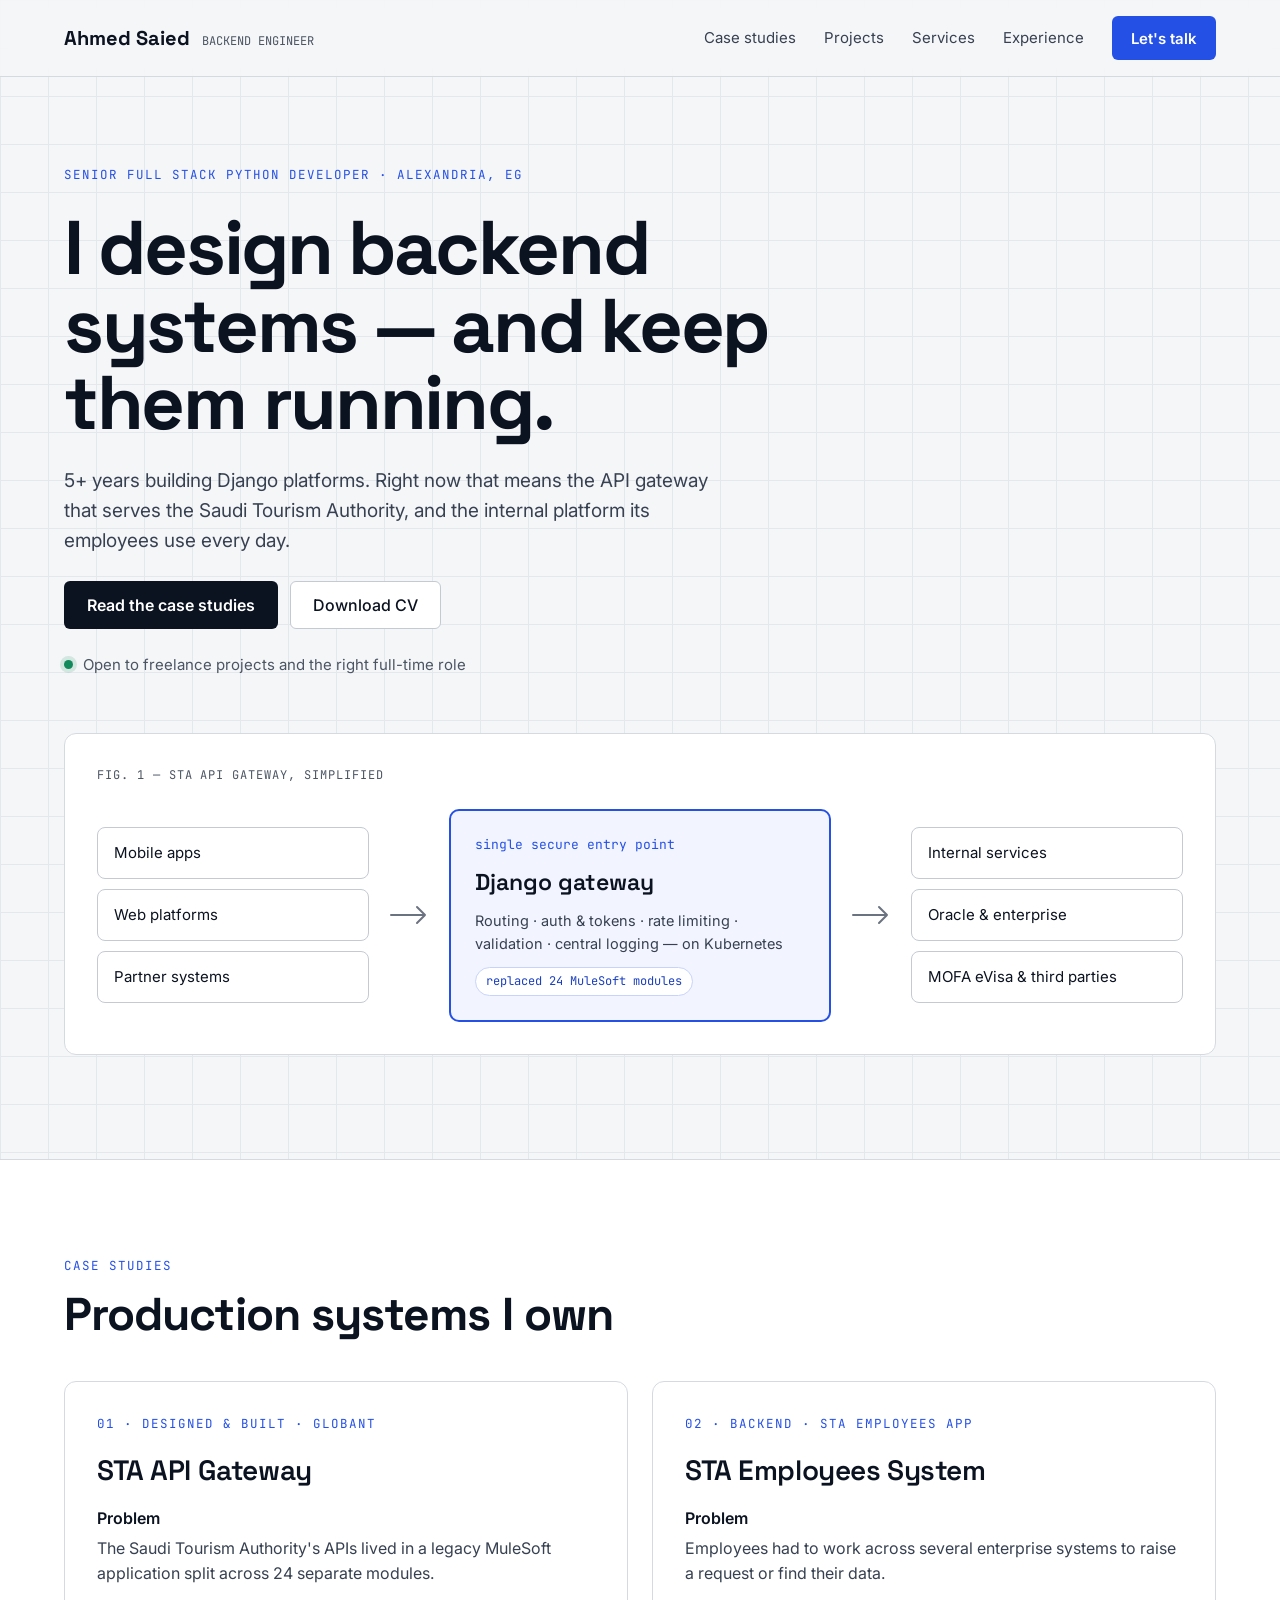
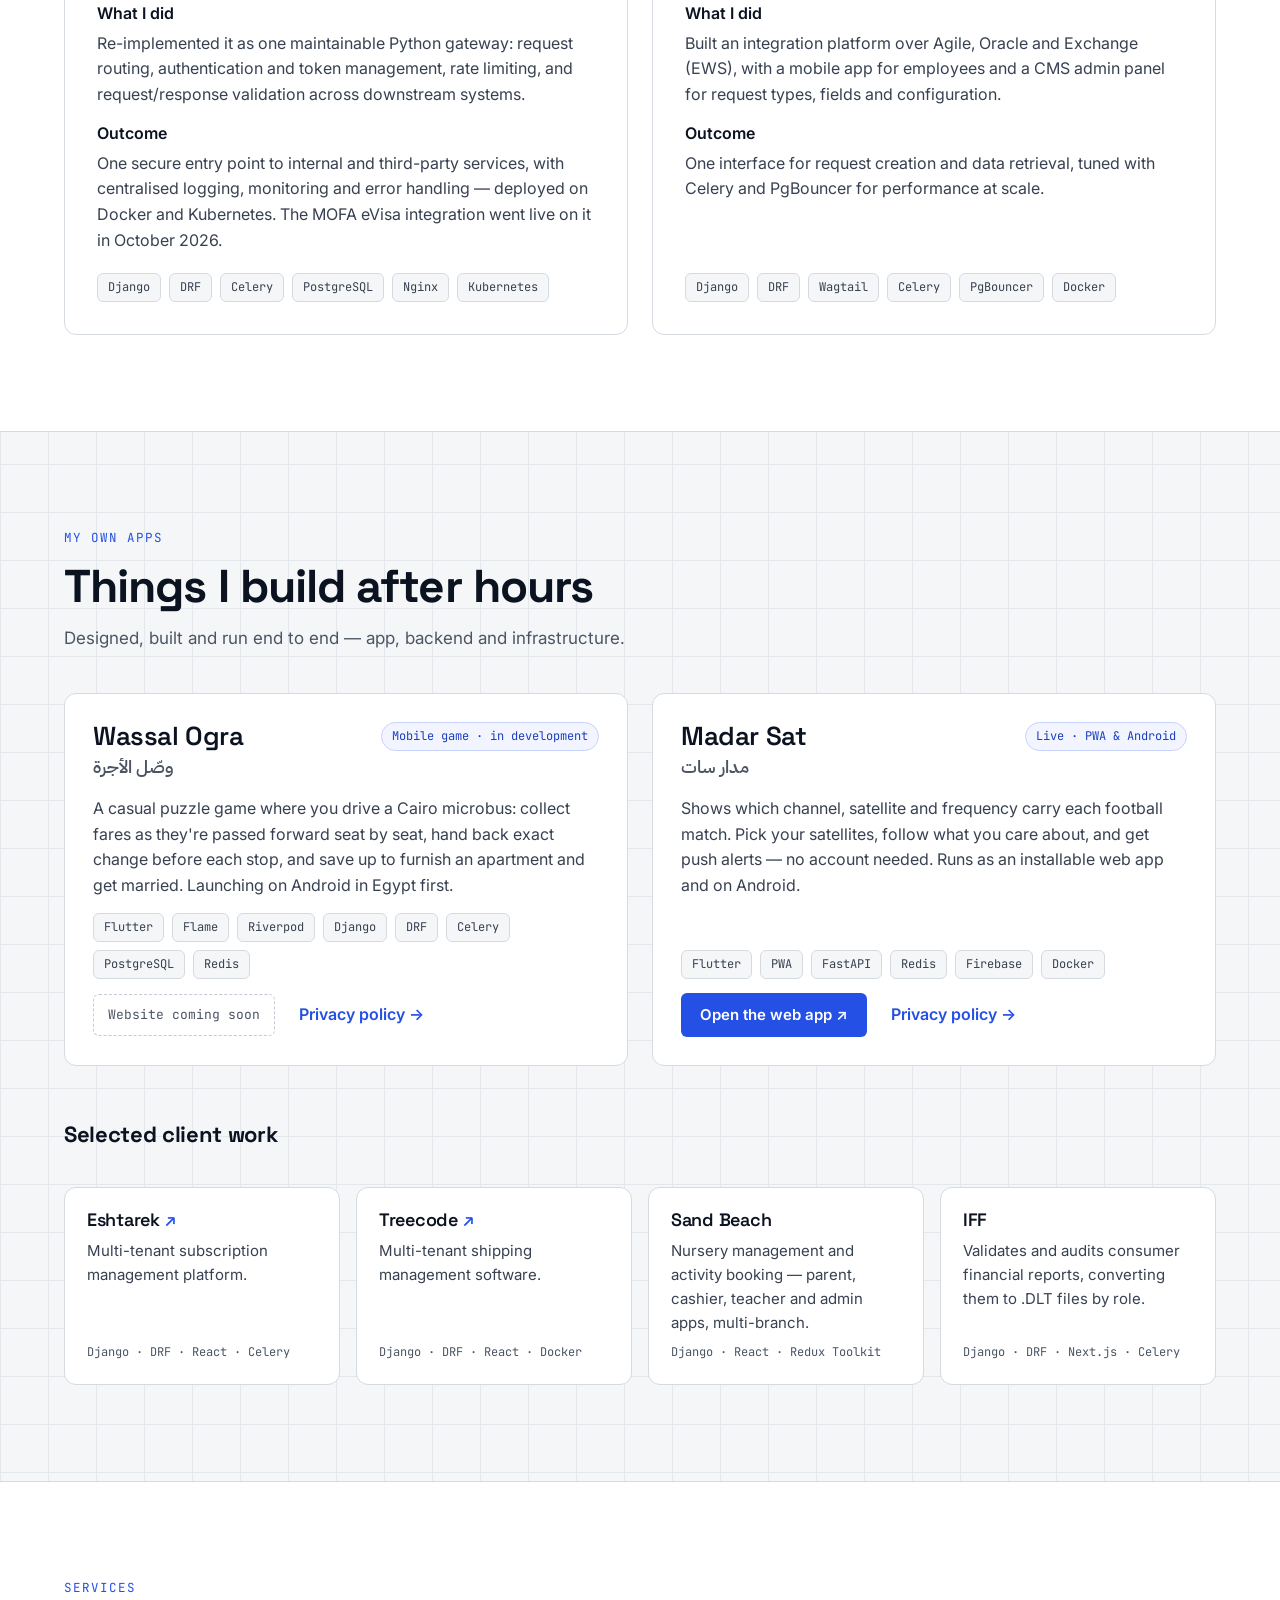
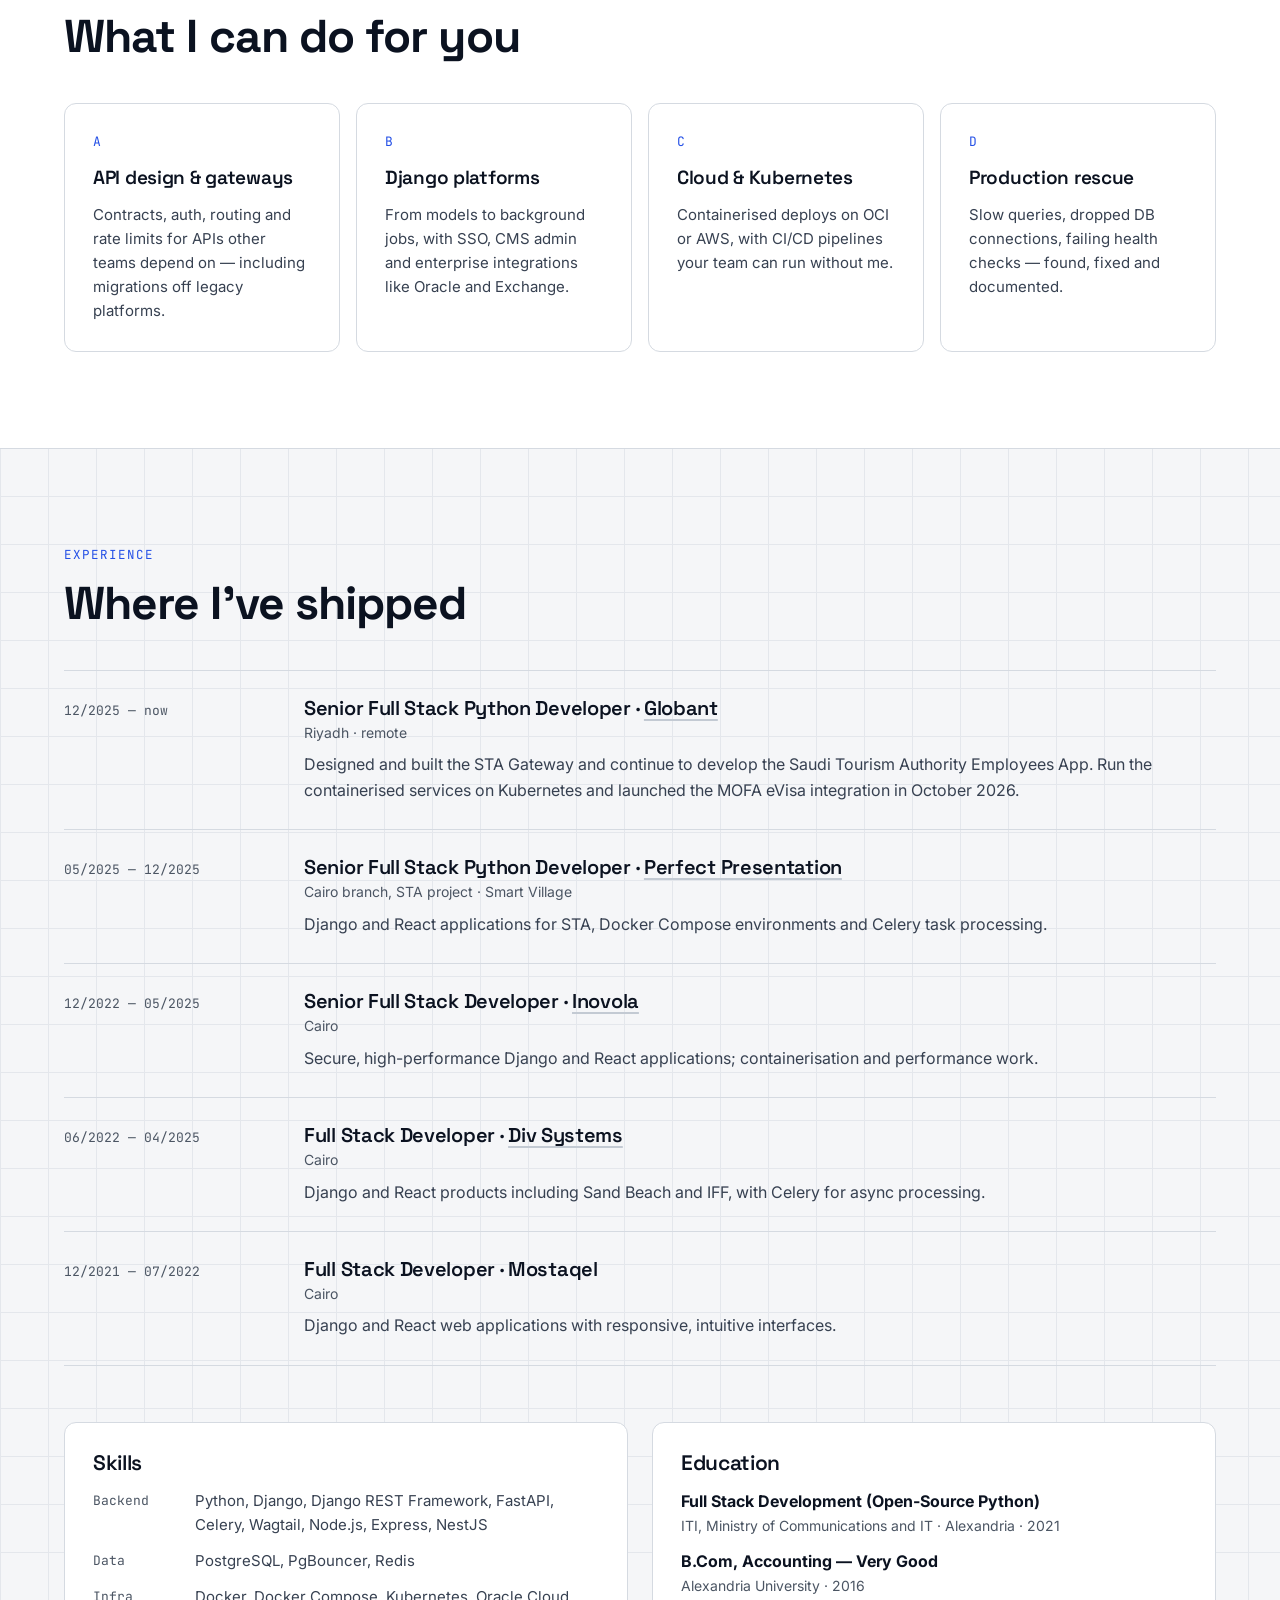
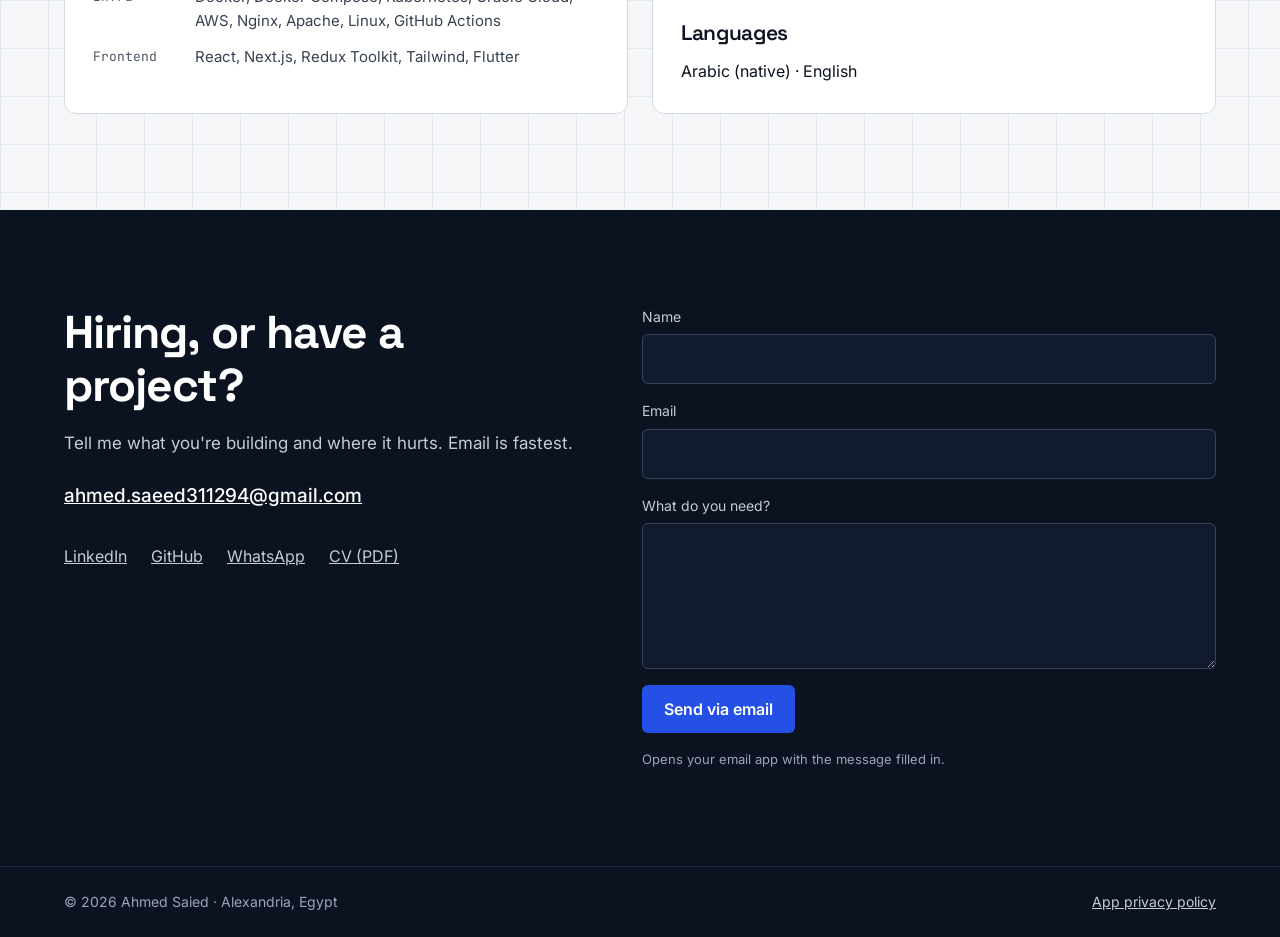
==== commit feb40926: "Add Madar Sat (live PWA) and Wassal Ogra to site and CV Madar Sat card links to https://madar-sat.we" ====
--- a/index.html
+++ b/index.html
@@ -121,11 +121,11 @@
           <h3>Wassal Ogra</h3>
           <p class="ar" lang="ar" dir="rtl">وصّل الأجرة</p>
         </div>
-        <span class="pill">Mobile game</span>
-      </div>
-      <p>A game about driving a Cairo microbus: collect the fares and pass the right change back down the rows, against the clock. Plays offline and syncs progress to its own backend.</p>
-      <ul class="tags"><li>Flutter</li><li>Flame</li><li>Custom backend</li><li>Oracle Cloud</li><li>AdMob</li></ul>
-      <a class="link" href="privacy.html#wassal-en">Privacy policy →</a>
+        <span class="pill">Mobile game · in development</span>
+      </div>
+      <p>A casual puzzle game where you drive a Cairo microbus: collect fares as they're passed forward seat by seat, hand back exact change before each stop, and save up to furnish an apartment and get married. Launching on Android in Egypt first.</p>
+      <ul class="tags"><li>Flutter</li><li>Flame</li><li>Riverpod</li><li>Django</li><li>DRF</li><li>Celery</li><li>PostgreSQL</li><li>Redis</li></ul>
+      <div class="app-links"><span class="soon">Website coming soon</span><a class="link" href="privacy.html#wassal-en">Privacy policy →</a></div>
     </article>
     <article class="card app">
       <div class="app-head">
@@ -133,11 +133,11 @@
           <h3>Madar Sat</h3>
           <p class="ar" lang="ar" dir="rtl">مدار سات</p>
         </div>
-        <span class="pill">Android &amp; web</span>
-      </div>
-      <p>Shows which channel, satellite and frequency carry each football match. Pick your satellites, follow what you care about, and get push alerts — no account needed.</p>
-      <ul class="tags"><li>Firebase Cloud Messaging</li><li>Remote Config</li><li>Oracle Cloud</li><li>PWA</li></ul>
-      <a class="link" href="privacy.html#madar-en">Privacy policy →</a>
+        <span class="pill">Live · PWA &amp; Android</span>
+      </div>
+      <p>Shows which channel, satellite and frequency carry each football match. Pick your satellites, follow what you care about, and get push alerts — no account needed. Runs as an installable web app and on Android.</p>
+      <ul class="tags"><li>Flutter</li><li>PWA</li><li>FastAPI</li><li>Redis</li><li>Firebase</li><li>Docker</li></ul>
+      <div class="app-links"><a class="btn btn-accent btn-sm" href="https://madar-sat.web.app/" target="_blank" rel="noopener">Open the web app ↗</a><a class="link" href="privacy.html#madar-en">Privacy policy →</a></div>
     </article>
   </div>
 
--- a/assets/css/style.css
+++ b/assets/css/style.css
@@ -129,7 +129,7 @@
 .tags li { font-family: var(--mono); font-size: 12px; color: var(--ink-2); border: 1px solid var(--line); border-radius: 6px; padding: 4px 10px; background: var(--bg); }
 
 .app p { color: var(--ink-2); }
-.app-head { display: flex; justify-content: space-between; align-items: flex-start; gap: 16px; }
+.app-head { display: flex; flex-wrap: wrap; justify-content: space-between; align-items: flex-start; gap: 8px 16px; }
 .app-head h3 { font-size: 26px; }
 .app .ar { font-family: var(--arabic); font-size: 18px; font-weight: 600; color: var(--ink-3); text-align: left; margin-top: 2px; }
 .pill { flex: 0 0 auto; font-family: var(--mono); font-size: 12px; color: var(--accent-ink); background: var(--accent-soft); border: 1px solid #C7D3FB; border-radius: 999px; padding: 4px 10px; }
@@ -222,3 +222,6 @@
   .brand-role { display: none; }
   .skills div { grid-template-columns: minmax(0, 1fr); gap: 2px; }
 }
+
+.app-links { display: flex; flex-wrap: wrap; align-items: center; gap: 8px 24px; }
+.soon { font-family: var(--mono); font-size: 13px; color: var(--ink-3); border: 1px dashed var(--line-strong); border-radius: 6px; padding: 10px 14px; }
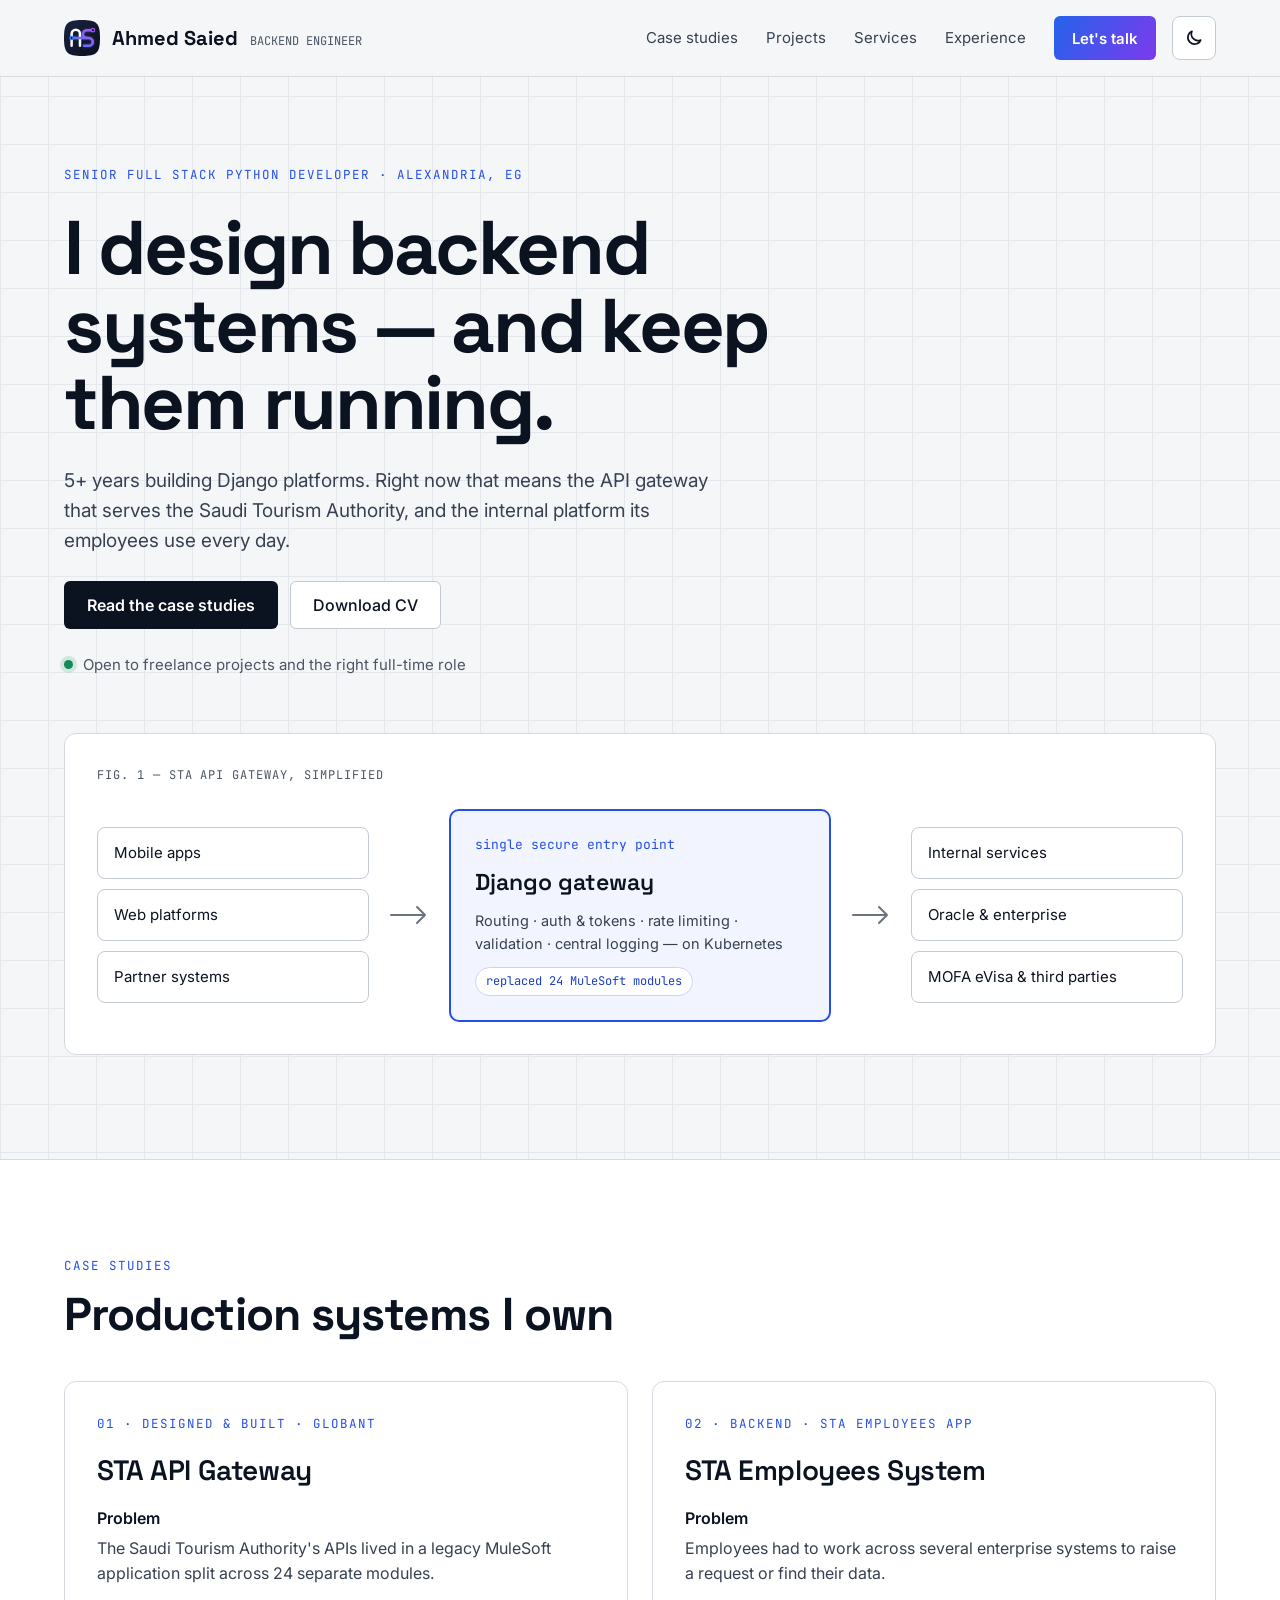
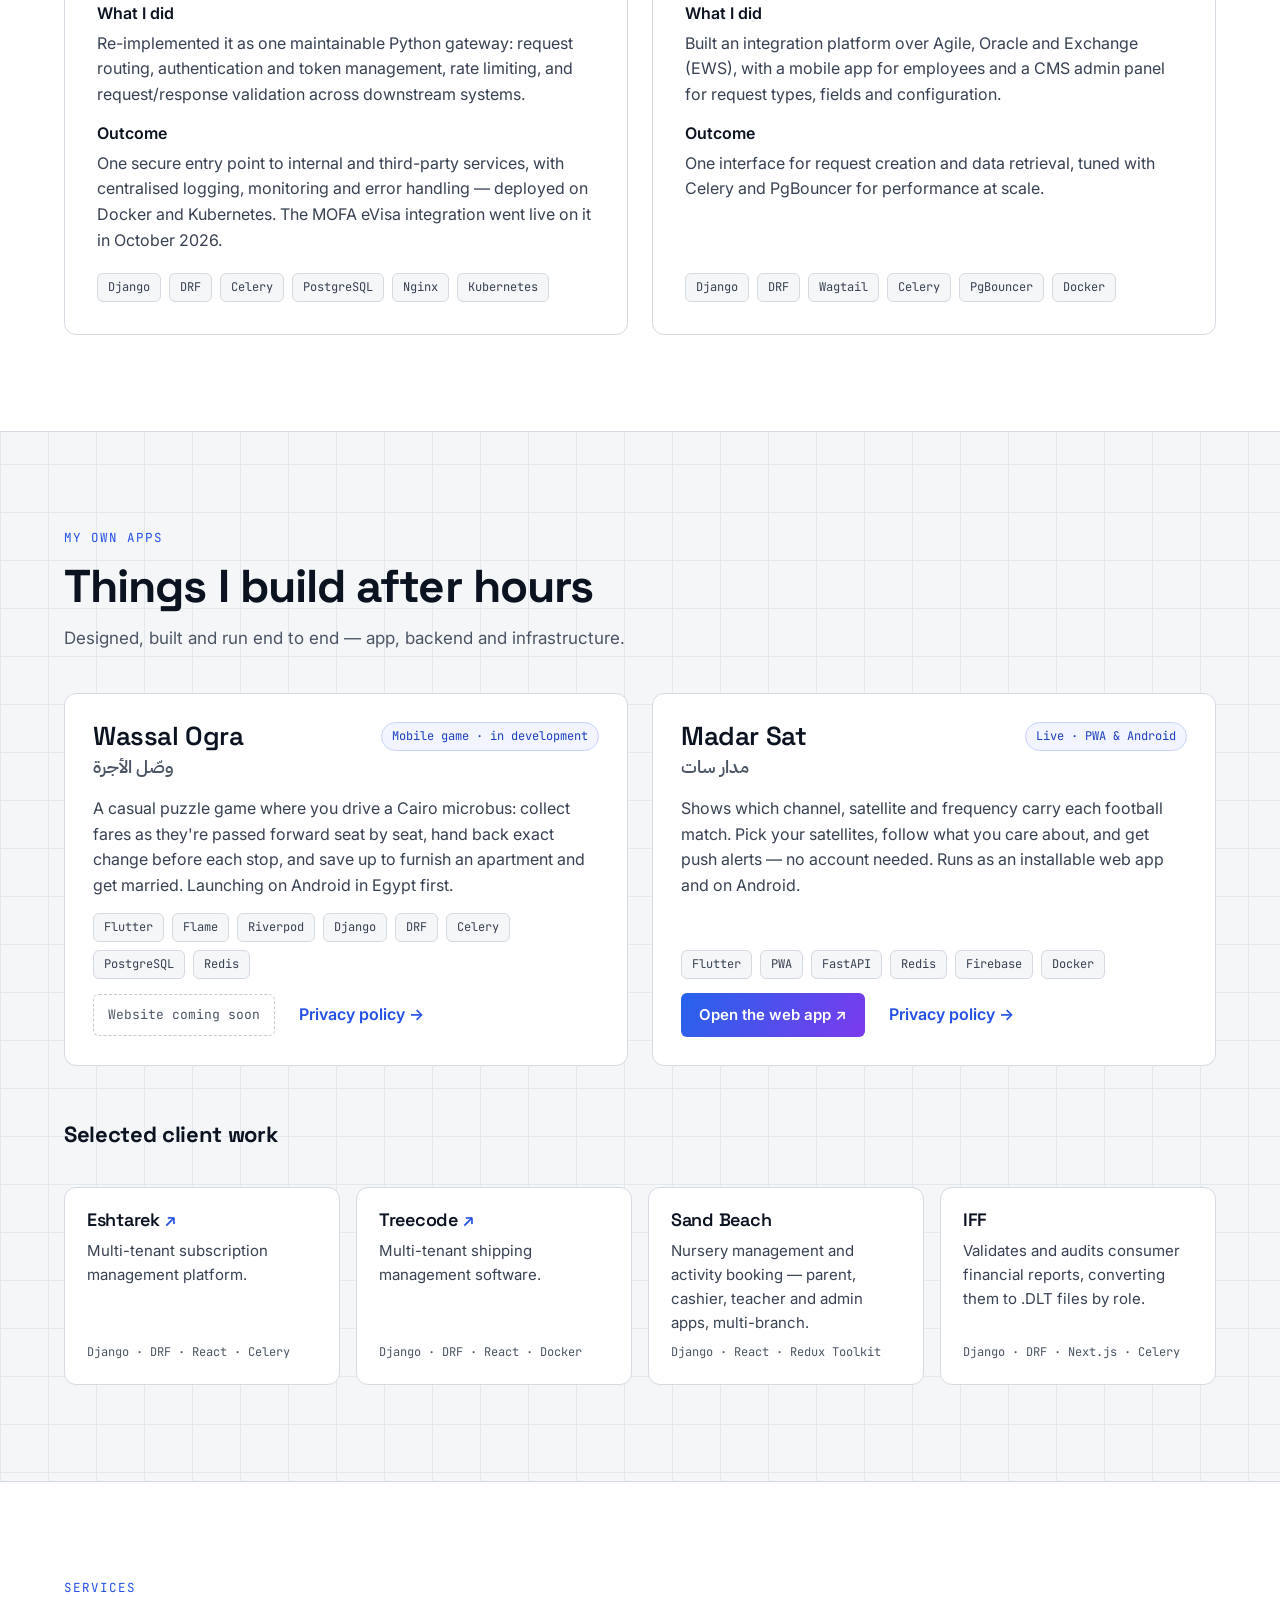
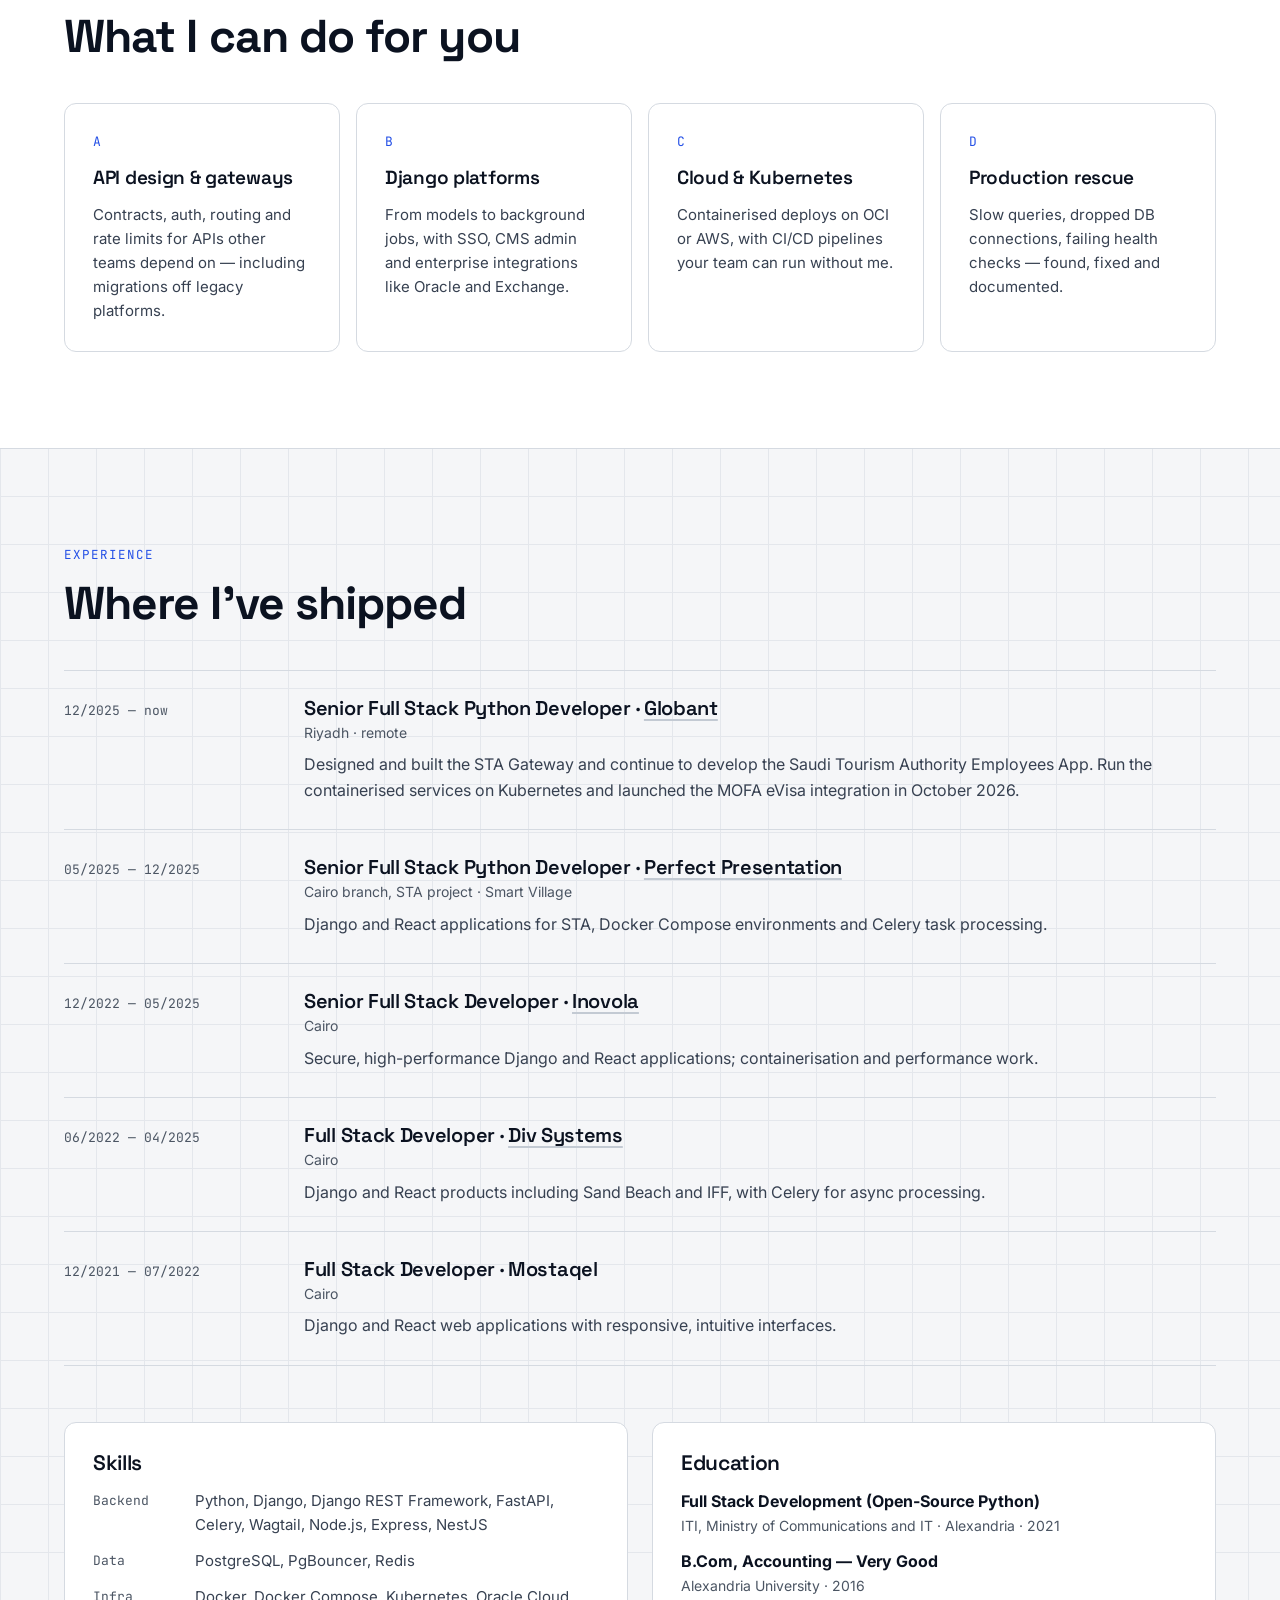
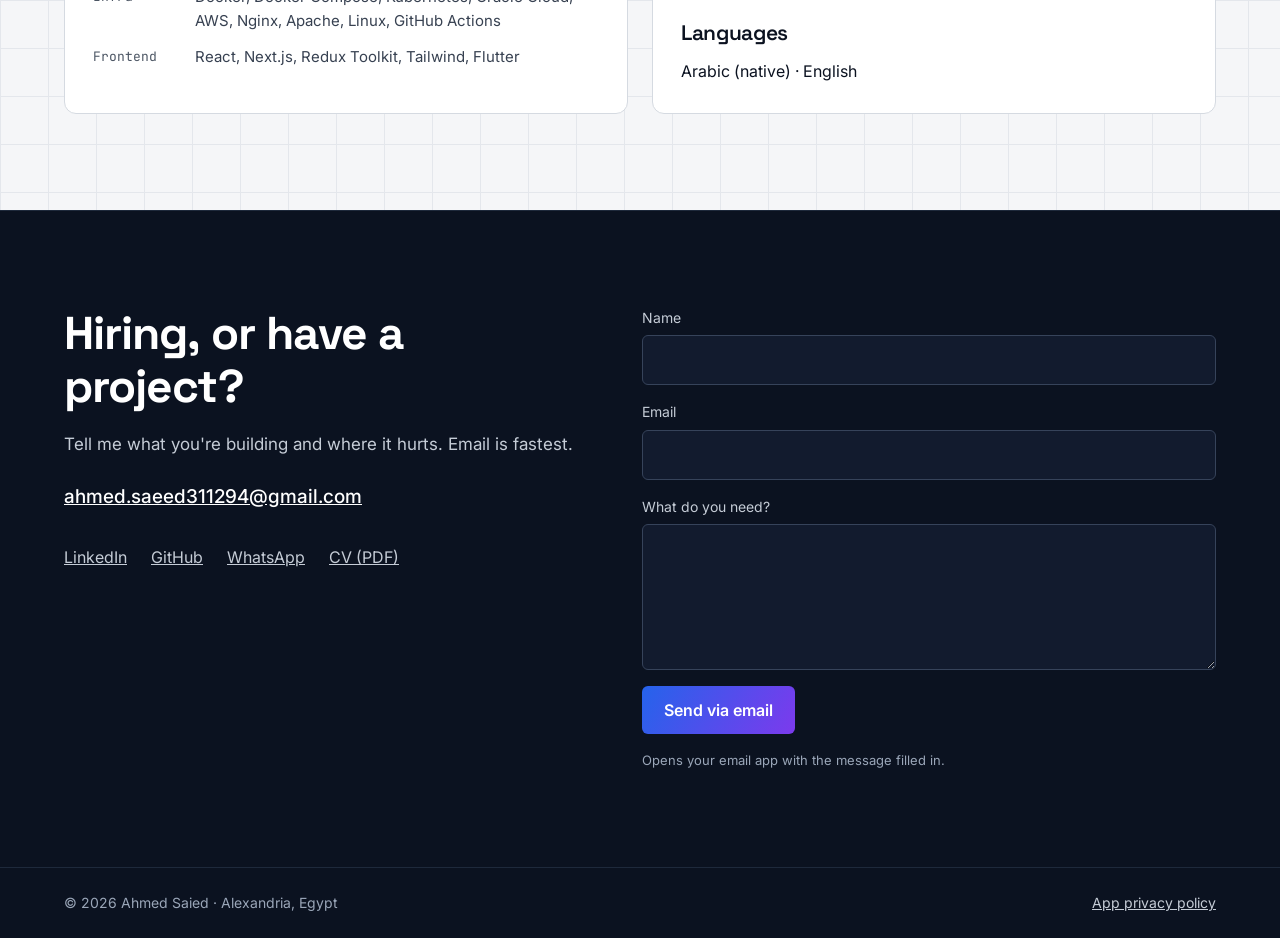
==== commit 87025a50: "Add AS Signal brand mark and dark theme - New favicon/header logo (AS Signal, violet), PNG favicon, " ====
--- a/index.html
+++ b/index.html
@@ -9,8 +9,16 @@
 <meta property="og:description" content="I design backend systems — and keep them running. Django, APIs, Kubernetes.">
 <meta property="og:type" content="website">
 <meta property="og:url" content="https://ahmedsaied94.github.io/">
-<meta name="theme-color" content="#F5F6F8">
+<meta property="og:image" content="https://ahmedsaied94.github.io/assets/brand/ahmed-saied-mark-512.png">
+<meta name="theme-color" content="#F5F6F8" media="(prefers-color-scheme: light)">
+<meta name="theme-color" content="#0A0F1E" media="(prefers-color-scheme: dark)">
+<script>
+  // Apply a saved theme before first paint so there's no flash.
+  (function () { try { var t = localStorage.getItem('theme'); if (t === 'dark' || t === 'light') document.documentElement.setAttribute('data-theme', t); } catch (e) {} })();
+</script>
 <link rel="icon" href="assets/favicon.svg" type="image/svg+xml">
+<link rel="icon" href="assets/brand/favicon-32.png" type="image/png" sizes="32x32">
+<link rel="apple-touch-icon" href="assets/brand/apple-touch-icon.png">
 <link rel="preconnect" href="https://fonts.googleapis.com">
 <link rel="preconnect" href="https://fonts.gstatic.com" crossorigin>
 <link rel="stylesheet" href="https://fonts.googleapis.com/css2?family=Inter:wght@400;500;600&family=JetBrains+Mono:wght@400;500&family=Space+Grotesk:wght@500;600;700&family=IBM+Plex+Sans+Arabic:wght@500;600&display=swap">
@@ -21,13 +29,13 @@
 
 <header class="site-header">
   <div class="wrap header-row">
-    <a class="brand" href="#top">
-      <span class="brand-name">Ahmed Saied</span>
-      <span class="brand-role">BACKEND ENGINEER</span>
+    <a class="brand" href="#top" aria-label="Ahmed Saied, back to top">
+      <img class="brand-mark" src="assets/favicon.svg" width="36" height="36" alt="">
+      <span class="brand-text">
+        <span class="brand-name">Ahmed Saied</span>
+        <span class="brand-role">BACKEND ENGINEER</span>
+      </span>
     </a>
-    <button class="nav-toggle" type="button" aria-expanded="false" aria-controls="site-nav" aria-label="Open menu">
-      <svg width="22" height="22" viewBox="0 0 24 24" aria-hidden="true"><path d="M4 7h16M4 12h16M4 17h16"/></svg>
-    </button>
     <nav id="site-nav" class="site-nav" aria-label="Main">
       <a href="#cases">Case studies</a>
       <a href="#projects">Projects</a>
@@ -35,6 +43,15 @@
       <a href="#experience">Experience</a>
       <a class="btn btn-accent btn-sm" href="#contact">Let's talk</a>
     </nav>
+    <div class="header-tools">
+      <button class="theme-toggle" type="button" aria-label="Switch theme" title="Switch light / dark">
+        <svg class="icon-moon" viewBox="0 0 24 24" aria-hidden="true"><path d="M20 14.5A8 8 0 0 1 9.5 4a8 8 0 1 0 10.5 10.5Z"/></svg>
+        <svg class="icon-sun" viewBox="0 0 24 24" aria-hidden="true"><circle cx="12" cy="12" r="4"/><path d="M12 2v2M12 20v2M4.9 4.9l1.4 1.4M17.7 17.7l1.4 1.4M2 12h2M20 12h2M4.9 19.1l1.4-1.4M17.7 6.3l1.4-1.4"/></svg>
+      </button>
+      <button class="nav-toggle" type="button" aria-expanded="false" aria-controls="site-nav" aria-label="Open menu">
+        <svg width="22" height="22" viewBox="0 0 24 24" aria-hidden="true"><path d="M4 7h16M4 12h16M4 17h16"/></svg>
+      </button>
+    </div>
   </div>
 </header>
 
--- a/assets/css/style.css
+++ b/assets/css/style.css
@@ -15,11 +15,75 @@
   --night-2: #121B2E;
   --night-line: #36435A;
   --night-text: #C5CCD6;
+  --night-edge: #1E293B;
+  --header-bg: rgba(245, 246, 248, 0.92);
+  --btn-dark-bg: #0B1220;
+  --btn-dark-hover: #1E293B;
+  --btn-dark-fg: #FFFFFF;
+  --accent-line: #C7D3FB;
+  --arrow: #6B7280;
+  --brand: linear-gradient(120deg, #2563EB 0%, #7C3AED 100%);
+  --brand-hover: linear-gradient(120deg, #1D4ED8 0%, #6D28D9 100%);
   --radius: 12px;
+  color-scheme: light;
   --display: "Space Grotesk", system-ui, sans-serif;
   --body: "Inter", system-ui, sans-serif;
   --mono: "JetBrains Mono", ui-monospace, monospace;
   --arabic: "IBM Plex Sans Arabic", system-ui, sans-serif;
+}
+
+/* Dark theme: explicit choice, or the system setting when no choice is saved */
+:root[data-theme="dark"] {
+  --ink: #E8ECF4;
+  --ink-2: #B9C3D4;
+  --ink-3: #93A0B5;
+  --bg: #0A0F1E;
+  --surface: #111A2E;
+  --line: #22304A;
+  --line-strong: #34445F;
+  --grid: #111A2D;
+  --accent: #8EA6FF;
+  --accent-ink: #B4C4FF;
+  --accent-soft: #151F42;
+  --accent-line: #2E3E78;
+  --ok: #34D399;
+  --night: #060A14;
+  --night-2: #0E1628;
+  --night-line: #2A3852;
+  --night-edge: #1A2438;
+  --header-bg: rgba(10, 15, 30, 0.88);
+  --btn-dark-bg: #E8ECF4;
+  --btn-dark-hover: #FFFFFF;
+  --btn-dark-fg: #0A0F1E;
+  --arrow: #93A0B5;
+  color-scheme: dark;
+}
+@media (prefers-color-scheme: dark) {
+  :root:not([data-theme="light"]) {
+    --ink: #E8ECF4;
+    --ink-2: #B9C3D4;
+    --ink-3: #93A0B5;
+    --bg: #0A0F1E;
+    --surface: #111A2E;
+    --line: #22304A;
+    --line-strong: #34445F;
+    --grid: #111A2D;
+    --accent: #8EA6FF;
+    --accent-ink: #B4C4FF;
+    --accent-soft: #151F42;
+    --accent-line: #2E3E78;
+    --ok: #34D399;
+    --night: #060A14;
+    --night-2: #0E1628;
+    --night-line: #2A3852;
+    --night-edge: #1A2438;
+    --header-bg: rgba(10, 15, 30, 0.88);
+    --btn-dark-bg: #E8ECF4;
+    --btn-dark-hover: #FFFFFF;
+    --btn-dark-fg: #0A0F1E;
+    --arrow: #93A0B5;
+    color-scheme: dark;
+  }
 }
 
 *, *::before, *::after { box-sizing: border-box; }
@@ -68,17 +132,30 @@
   border: 1px solid transparent; transition: background-color .15s, border-color .15s, color .15s;
 }
 .btn-sm { min-height: 44px; padding: 0 18px; font-size: 15px; }
-.btn-dark { background: var(--ink); color: #fff; }
-.btn-dark:hover { background: #1E293B; color: #fff; }
+.btn-dark { background: var(--btn-dark-bg); color: var(--btn-dark-fg); }
+.btn-dark:hover { background: var(--btn-dark-hover); color: var(--btn-dark-fg); }
 .btn-light { background: var(--surface); color: var(--ink); border-color: var(--line-strong); font-weight: 500; }
 .btn-light:hover { border-color: var(--ink); color: var(--ink); }
-.btn-accent { background: var(--accent); color: #fff; }
-.btn-accent:hover { background: var(--accent-ink); color: #fff; }
+.btn-accent { background: var(--brand); color: #fff; border: 0; }
+.btn-accent:hover { background: var(--brand-hover); color: #fff; }
 
 /* Header */
-.site-header { position: sticky; top: 0; z-index: 50; background: rgba(245, 246, 248, 0.92); backdrop-filter: blur(8px); border-bottom: 1px solid var(--line); }
-.header-row { display: flex; align-items: center; justify-content: space-between; gap: 16px; padding-block: 14px; }
-.brand { display: flex; align-items: baseline; gap: 12px; text-decoration: none; padding-block: 8px; }
+.site-header { position: sticky; top: 0; z-index: 50; background: var(--header-bg); backdrop-filter: blur(8px); border-bottom: 1px solid var(--line); }
+.header-row { display: flex; align-items: center; gap: 16px; padding-block: 14px; }
+.brand { display: flex; align-items: center; gap: 12px; text-decoration: none; padding-block: 6px; margin-right: auto; }
+.brand-mark { width: 36px; height: 36px; flex: 0 0 36px; display: block; }
+.brand-text { display: flex; align-items: baseline; gap: 12px; }
+.header-tools { display: flex; align-items: center; gap: 8px; }
+.theme-toggle { width: 44px; height: 44px; display: inline-flex; align-items: center; justify-content: center; border: 1px solid var(--line-strong); border-radius: 8px; background: var(--surface); color: var(--ink); cursor: pointer; }
+.theme-toggle:hover { border-color: var(--accent); color: var(--accent); }
+.theme-toggle svg { width: 20px; height: 20px; fill: none; stroke: currentColor; stroke-width: 2; stroke-linecap: round; stroke-linejoin: round; }
+.theme-toggle .icon-sun { display: none; }
+:root[data-theme="dark"] .theme-toggle .icon-sun { display: block; }
+:root[data-theme="dark"] .theme-toggle .icon-moon { display: none; }
+@media (prefers-color-scheme: dark) {
+  :root:not([data-theme="light"]) .theme-toggle .icon-sun { display: block; }
+  :root:not([data-theme="light"]) .theme-toggle .icon-moon { display: none; }
+}
 .brand-name { font-family: var(--display); font-size: 20px; font-weight: 700; color: var(--ink); }
 .brand-role { font-family: var(--mono); font-size: 12px; color: var(--ink-3); }
 .site-nav { display: flex; align-items: center; gap: 28px; font-size: 15px; }
@@ -101,10 +178,10 @@
 .diagram-row { display: flex; flex-wrap: wrap; align-items: center; gap: 20px; }
 .nodes { list-style: none; margin: 0; padding: 0; flex: 1 1 200px; display: flex; flex-direction: column; gap: 10px; }
 .nodes li { padding: 13px 16px; border: 1px solid var(--line-strong); border-radius: 8px; font-size: 15px; background: var(--surface); }
-.arrow { flex: 0 0 40px; width: 40px; height: 24px; fill: none; stroke: #6B7280; stroke-width: 2; stroke-linecap: round; stroke-linejoin: round; }
+.arrow { flex: 0 0 40px; width: 40px; height: 24px; fill: none; stroke: var(--arrow); stroke-width: 2; stroke-linecap: round; stroke-linejoin: round; }
 .core { flex: 1.4 1 280px; padding: 24px; border: 2px solid var(--accent); border-radius: 10px; background: var(--accent-soft); display: flex; flex-direction: column; gap: 8px; font-size: 14.5px; color: var(--ink-2); }
 .core strong { font-family: var(--display); font-size: 23px; font-weight: 600; color: var(--ink); }
-.core-tag { align-self: flex-start; margin-top: 4px; font-family: var(--mono); font-size: 12px; color: var(--accent-ink); background: #fff; border: 1px solid #C7D3FB; border-radius: 999px; padding: 4px 10px; }
+.core-tag { align-self: flex-start; margin-top: 4px; font-family: var(--mono); font-size: 12px; color: var(--accent-ink); background: var(--surface); border: 1px solid var(--accent-line); border-radius: 999px; padding: 4px 10px; }
 
 /* Sections */
 .section-head { display: flex; flex-direction: column; gap: 12px; }
@@ -132,7 +209,7 @@
 .app-head { display: flex; flex-wrap: wrap; justify-content: space-between; align-items: flex-start; gap: 8px 16px; }
 .app-head h3 { font-size: 26px; }
 .app .ar { font-family: var(--arabic); font-size: 18px; font-weight: 600; color: var(--ink-3); text-align: left; margin-top: 2px; }
-.pill { flex: 0 0 auto; font-family: var(--mono); font-size: 12px; color: var(--accent-ink); background: var(--accent-soft); border: 1px solid #C7D3FB; border-radius: 999px; padding: 4px 10px; }
+.pill { flex: 0 0 auto; font-family: var(--mono); font-size: 12px; color: var(--accent-ink); background: var(--accent-soft); border: 1px solid var(--accent-line); border-radius: 999px; padding: 4px 10px; }
 .link { font-weight: 600; color: var(--accent); text-decoration: none; min-height: 44px; display: inline-flex; align-items: center; }
 .link:hover { color: var(--accent-ink); text-decoration: underline; }
 
@@ -187,7 +264,8 @@
 .contact-form .btn { align-self: flex-start; border: 0; }
 .form-note { font-size: 13px; color: #9AA6B8; }
 
-.site-footer { background: var(--night); border-top: 1px solid #1E293B; color: #9AA6B8; font-size: 14px; }
+.contact { border-top: 1px solid var(--night-edge); }
+.site-footer { background: var(--night); border-top: 1px solid var(--night-edge); color: #9AA6B8; font-size: 14px; }
 .footer-row { display: flex; flex-wrap: wrap; justify-content: space-between; gap: 12px; padding-block: 24px; }
 .site-footer a { color: #C5CCD6; }
 .site-footer a:hover { color: #fff; }
